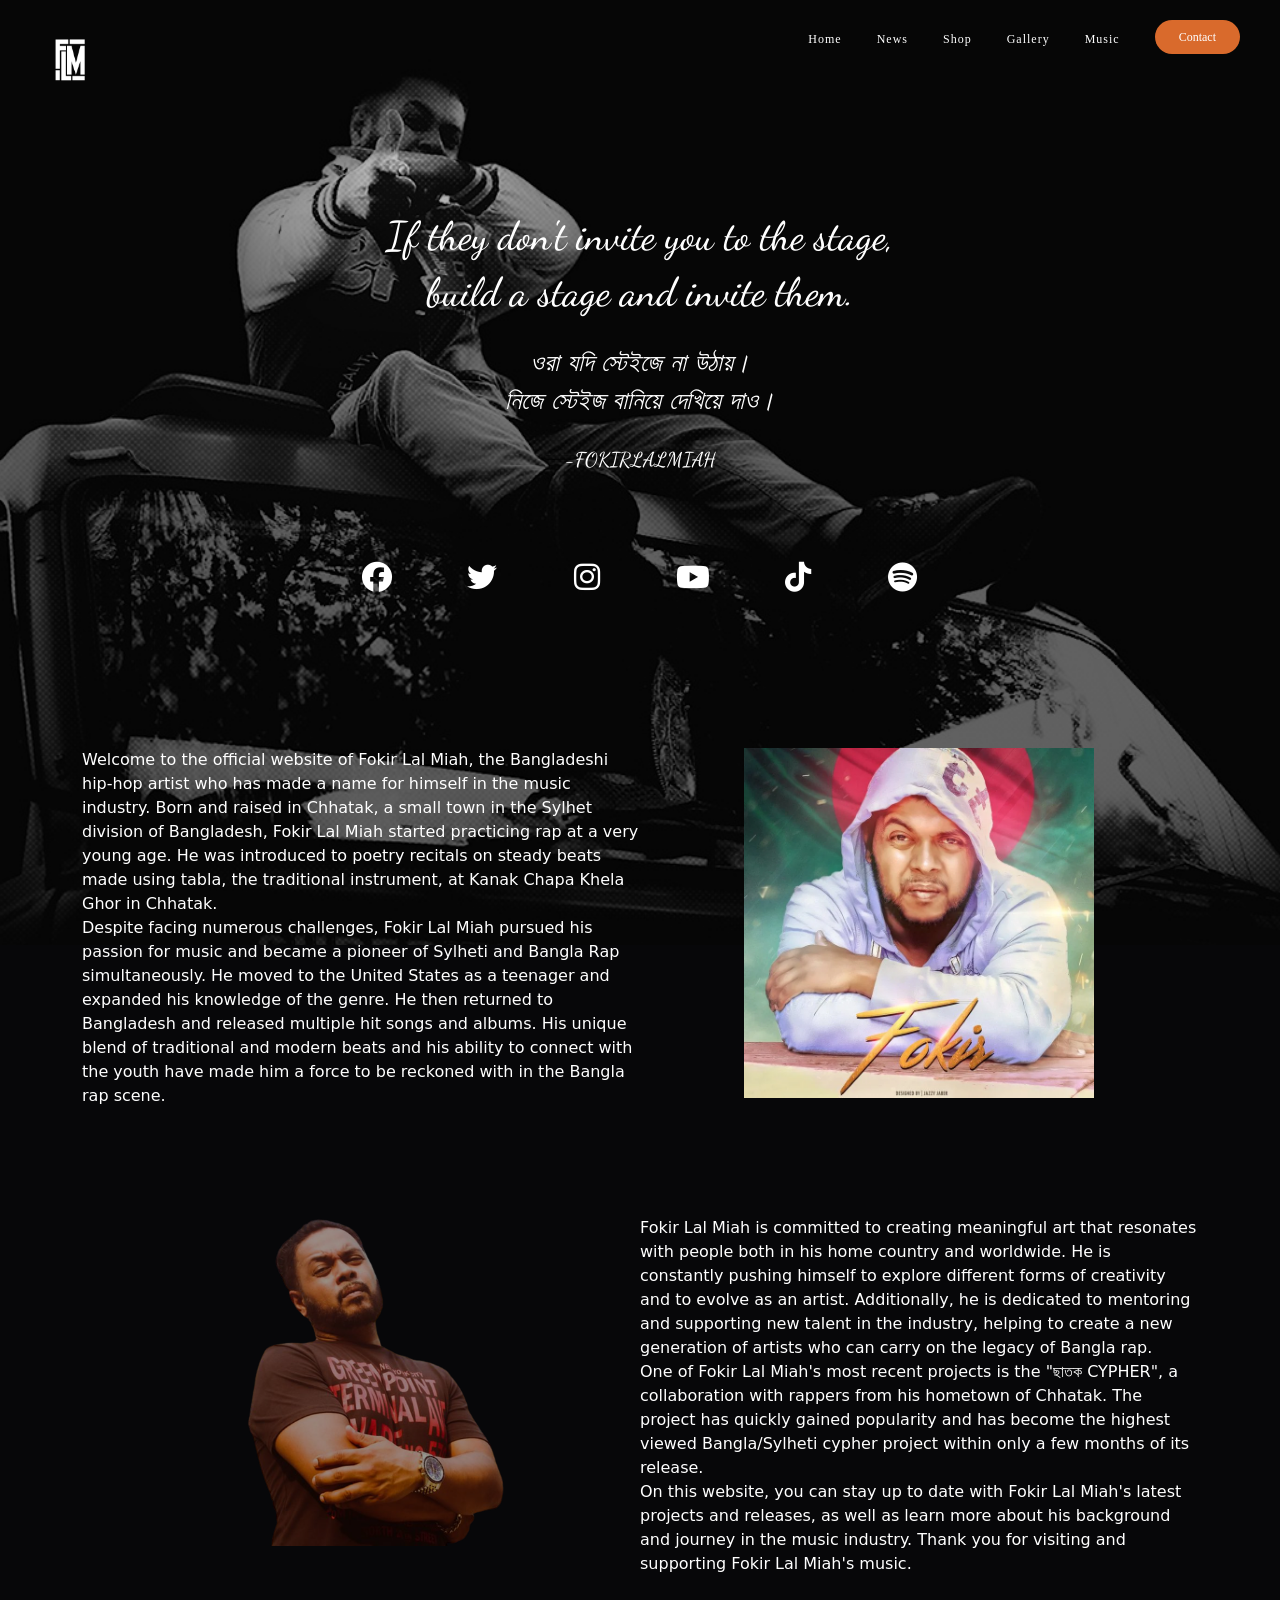
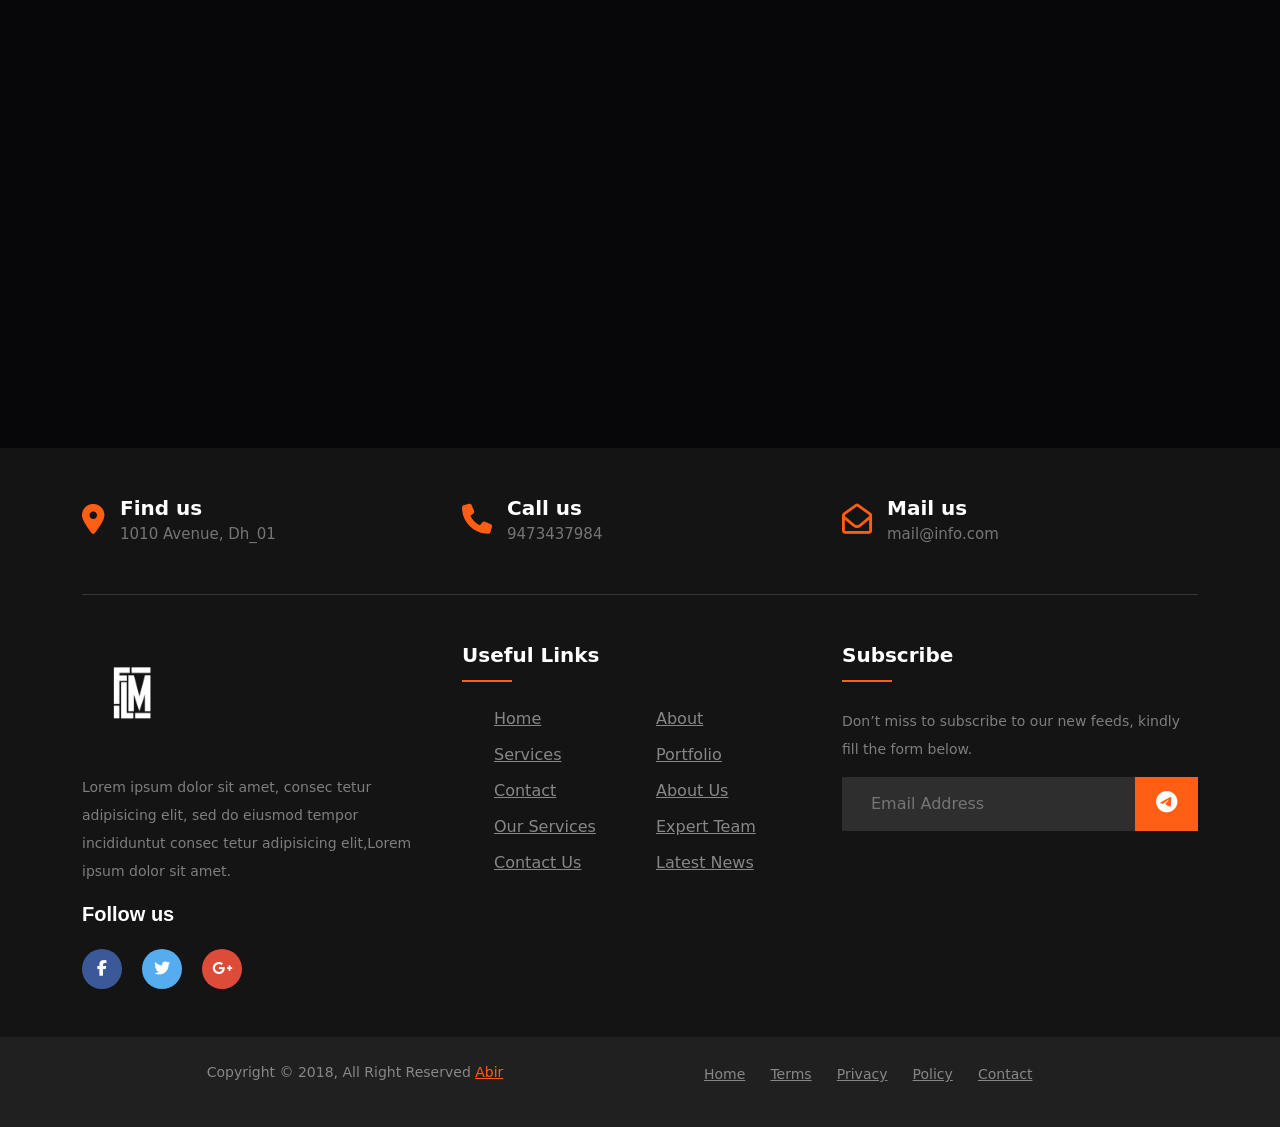
==== index.html @ 00e60e73 "second done" ====
<!DOCTYPE html>
<html lang="en">
<head>
    <link rel="stylesheet" href="css/style.css">
    <meta charset="UTF-8">
    <meta http-equiv="X-UA-Compatible" content="IE=edge">
    <meta name="viewport" content="width=device-width, initial-scale=1.0">

    <link href="https://cdn.jsdelivr.net/npm/bootstrap@5.0.2/dist/css/bootstrap.min.css" rel="stylesheet" integrity="sha384-EVSTQN3/azprG1Anm3QDgpJLIm9Nao0Yz1ztcQTwFspd3yD65VohhpuuCOmLASjC" crossorigin="anonymous">
   
    <link rel="stylesheet" href="https://cdnjs.cloudflare.com/ajax/libs/font-awesome/6.4.0/css/all.min.css" integrity="sha512-iecdLmaskl7CVkqkXNQ/ZH/XLlvWZOJyj7Yy7tcenmpD1ypASozpmT/E0iPtmFIB46ZmdtAc9eNBvH0H/ZpiBw==" crossorigin="anonymous" referrerpolicy="no-referrer" />
   
    <link rel="preconnect" href="https://fonts.googleapis.com">
    <link rel="preconnect" href="https://fonts.gstatic.com" crossorigin>
    <link href="https://fonts.googleapis.com/css2?family=Dancing+Script&display=swap" rel="stylesheet">

    <title>FOKIRLAL</title>
</head>
<body class="body">

     <!-- NAVBAR - NAVBAR - NAVBAR - NAVBAR - NAVBAR - NAVBAR - NAVBAR - NAVBAR - NAVBAR - NAVBAR - NAVBAR - NAVBAR -->
     <nav class="fixed-top">

        <div class="nav-logo">
            <img class="nav-logo-img" src="images/logo.png" alt="">
        </div>
        <input type="checkbox" id="nav-bar-click">
        <label for="nav-bar-click" class="menu-btn">
            <i><img src="images/menu.svg" alt=""></i> 
        </label>
        <ul>
            <li class="navbar-items"><a href="index.html">Home</a></li>
            <li class="navbar-items"><a href="news-page/news.html">News</a></li>
            <li class="navbar-items"><a href="#">Shop</a></li>
            <li class="navbar-items"><a href="#">Gallery</a></li>
            <li class="navbar-items"><a href="music.html">Music</a></li>
            <li><a href="contact.html"><button class="nav-sponsor-btn">Contact</button></a></li>
        </ul>
        

    </nav>


    
    <br><br><br>


    <h1 class="home-page-header-line-1">If they don't invite you to the stage,</h1>
    <h1 class="home-page-header-line-2">build a stage and invite them.</h1>
    <br>
    <h1 class="home-page-header-line-3"><i>ওরা যদি স্টেইজে না উঠায়।</i></h1>
    <h1 class="home-page-header-line-4"><i>নিজে স্টেইজ বানিয়ে দেখিয়ে দাও।</i></h1>
    <br>
    <h1 class="home-page-header-line-5">-FOKIRLALMIAH</h1>



    <!-- <h1 class="animation-type-1"><br><span class="ityped"></span></h1>
    <script src="https://unpkg.com/ityped@0.0.10"></script>
  <script>
        window.ityped.init(document.querySelector('.ityped'),{
            strings: ['If they don`t invite you to the stage, build a stage and invite them.'],
            loop: false
        })
        
    </script> -->









    <!-- <div class="bio-part">
        <div class=""></div>
        
        <div class="bio-part-mid"><h1>Lorem, Lorem ipsum, dolor sit amet consectetur adipisicing elit. Alias, libero obcaecati. Dolorum soluta molestias aliquid quisquam a. Numquam, porro distinctio! ipsum dolor sit amet consectetur adipisicing eliporibus non repudiandae praesentium sit saepe adipisci.</h1></div>

        <div class=""></div>
    </div> -->
    <br><br>
    <div class="links">

        
        <a class="header-li" href="http://facebook.com/laleklaeksho"><i class="fab fa-facebook"></i></a>
        <a class="header-li" href="http://twitter.com/fokirlalmiah"><i class="fab fa-twitter"></i></a>
        <a class="header-li" href="https://instagram.com/fokirlalmiah"><i class="fab fa-instagram"></i></a>
        <a class="header-li" href="https://youtube.com/ShutterSpeed"><i class="fab fa-youtube"></i></a>
        <a class="header-li" href="https://www.tiktok.com/realfokirlalmiah"><i class="fab fa-tiktok"></i></a>
        <a class="header-li" href="https://spotify.link/A842yYC4Tyb"><i class="fab fa-spotify"></i></a>
    
    
    
      </div>






      <br><br><br><br><br>
      <div class="container home-page-top-bio-1">

        <div class="home-page-top-bio-1-part-1">
            <p>Welcome to the official website of Fokir Lal Miah, the Bangladeshi hip-hop artist who has made a name for himself in the music industry. Born and raised in Chhatak, a small town in the Sylhet division of Bangladesh, Fokir Lal Miah started practicing rap at a very young age. He was introduced to poetry recitals on steady beats made using tabla, the traditional instrument, at Kanak Chapa Khela Ghor in Chhatak.
                <br>
                Despite facing numerous challenges, Fokir Lal Miah pursued his passion for music and became a pioneer of Sylheti and Bangla Rap simultaneously. He moved to the United States as a teenager and expanded his knowledge of the genre. He then returned to Bangladesh and released multiple hit songs and albums. His unique blend of traditional and modern beats and his ability to connect with the youth have made him a force to be reckoned with in the Bangla rap scene.
                </p>
        </div>

        <div class="home-page-top-bio-1-part-2">
            <img src="images/fokirlal-img-1.webp" alt="">
        </div>

      </div>


      <br><br><br>



      <div class="container home-page-top-bio-2">


        <div class="home-page-top-bio-2-part-1">
            <img src="images/fokirlal-img-2-removebg-preview.png" alt="">
        </div>

        <div class="home-page-top-bio-2-part-2">
            <p>
                Fokir Lal Miah is committed to creating meaningful art that resonates with people both in his home country and worldwide. He is constantly pushing himself to explore different forms of creativity and to evolve as an artist. Additionally, he is dedicated to mentoring and supporting new talent in the industry, helping to create a new generation of artists who can carry on the legacy of Bangla rap.
                <br>
                One of Fokir Lal Miah's most recent projects is the "ছাতক CYPHER", a collaboration with rappers from his hometown of Chhatak. The project has quickly gained popularity and has become the highest viewed Bangla/Sylheti cypher project within only a few months of its release.
                <br>
                On this website, you can stay up to date with Fokir Lal Miah's latest projects and releases, as well as learn more about his background and journey in the music industry. Thank you for visiting and supporting Fokir Lal Miah's music.
            </p>
    
        </div>

        

      </div>
















<br><br><br><br><br><br><br><br><br><br><br><br><br><br><br><br><br><br><br>

<footer class="footer-section">
    <div class="container">
        <div class="footer-cta pt-5 pb-5">
            <div class="row">
                <div class="col-xl-4 col-md-4 mb-30">
                    <div class="single-cta">
                        <i class="fas fa-map-marker-alt"></i>
                        <div class="cta-text">
                            <h4>Find us</h4>
                            <span>1010 Avenue, Dh_01</span>
                        </div>
                    </div>
                </div>
                <div class="col-xl-4 col-md-4 mb-30">
                    <div class="single-cta">
                        <i class="fas fa-phone"></i>
                        <div class="cta-text">
                            <h4>Call us</h4>
                            <span>9473437984</span>
                        </div>
                    </div>
                </div>
                <div class="col-xl-4 col-md-4 mb-30">
                    <div class="single-cta">
                        <i class="far fa-envelope-open"></i>
                        <div class="cta-text">
                            <h4>Mail us</h4>
                            <span>mail@info.com</span>
                        </div>
                    </div>
                </div>
            </div>
        </div>
        <div class="footer-content pt-5 pb-5">
            <div class="row">
                <div class="col-xl-4 col-lg-4 mb-50">
                    <div class="footer-widget">
                        <div class="footer-logo">
                            <a href="index.html"><img src="images/logo.png" class="img-fluid" alt="logo"></a>
                        </div>
                        <div class="footer-text">
                            <p>Lorem ipsum dolor sit amet, consec tetur adipisicing elit, sed do eiusmod tempor incididuntut consec tetur adipisicing
                            elit,Lorem ipsum dolor sit amet.</p>
                        </div>
                        <div class="footer-social-icon">
                            <span>Follow us</span>
                            <a href="#"><i class="fab fa-facebook-f facebook-bg"></i></a>
                            <a href="#"><i class="fab fa-twitter twitter-bg"></i></a>
                            <a href="#"><i class="fab fa-google-plus-g google-bg"></i></a>
                        </div>
                    </div>
                </div>
                <div class="col-xl-4 col-lg-4 col-md-6 mb-30">
                    <div class="footer-widget">
                        <div class="footer-widget-heading">
                            <h3>Useful Links</h3>
                        </div>
                        <ul>
                            <li><a href="#">Home</a></li>
                            <li><a href="#">about</a></li>
                            <li><a href="#">services</a></li>
                            <li><a href="#">portfolio</a></li>
                            <li><a href="#">Contact</a></li>
                            <li><a href="#">About us</a></li>
                            <li><a href="#">Our Services</a></li>
                            <li><a href="#">Expert Team</a></li>
                            <li><a href="#">Contact us</a></li>
                            <li><a href="#">Latest News</a></li>
                        </ul>
                    </div>
                </div>
                <div class="col-xl-4 col-lg-4 col-md-6 mb-50">
                    <div class="footer-widget">
                        <div class="footer-widget-heading">
                            <h3>Subscribe</h3>
                        </div>
                        <div class="footer-text mb-25">
                            <p>Don’t miss to subscribe to our new feeds, kindly fill the form below.</p>
                        </div>
                        <div class="subscribe-form">
                            <form action="#">
                                <input type="text" placeholder="Email Address">
                                <button><i class="fab fa-telegram-plane"></i></button>
                            </form>
                        </div>
                    </div>
                </div>
            </div>
        </div>
    </div>
    <div class="copyright-area">
        <div class="container">
            <div class="row">
                <div class="col-xl-6 col-lg-6 text-center text-lg-left">
                    <div class="copyright-text">
                        <p>Copyright &copy; 2018, All Right Reserved <a href="">Abir</a></p>
                    </div>
                </div>
                <div class="col-xl-6 col-lg-6 d-none d-lg-block text-right">
                    <div class="footer-menu">
                        <ul>
                            <li><a href="#">Home</a></li>
                            <li><a href="#">Terms</a></li>
                            <li><a href="#">Privacy</a></li>
                            <li><a href="#">Policy</a></li>
                            <li><a href="#">Contact</a></li>
                        </ul>
                    </div>
                </div>
            </div>
        </div>
    </div>
</footer>




    
<script src="https://code.jquery.com/jquery-3.3.1.slim.min.js" integrity="sha384-q8i/X+965DzO0rT7abK41JStQIAqVgRVzpbzo5smXKp4YfRvH+8abtTE1Pi6jizo" crossorigin="anonymous"></script>
<script src="https://cdnjs.cloudflare.com/ajax/libs/popper.js/1.14.3/umd/popper.min.js" integrity="sha384-ZMP7rVo3mIykV+2+9J3UJ46jBk0WLaUAdn689aCwoqbBJiSnjAK/l8WvCWPIPm49" crossorigin="anonymous"></script>



    
</body>
</html>
---- css/style.css ----
body{
    background-image: url(../images//fokirlal-background-img-black_clipdrop-relight.jpg);
    background-attachment: fixed;
    background-position: cover;
    background-repeat: no-repeat;
    background-size: 100%;
    margin: 0;
    padding: 0;
    font-family: sans-serif;
}

*{
    box-sizing: border-box;
}


/* NAVBAR - NAVBAR - NAVBAR - NAVBAR - NAVBAR - NAVBAR - NAVBAR - NAVBAR - NAVBAR - NAVBAR - NAVBAR - NAVBAR */
nav{
    font-family: 'Stolzl';
    font-style: normal;
    height: 80px;
    background-color: none;
    display: flex;
    justify-content: space-between;
    padding: 20px 30px 0px 30px;
}
.nav-logo-img{
    width: 80px;
}
nav ul{
    display: flex;
    list-style: none;
}
nav ul li{
    margin: 0px 10px;
    letter-spacing: 1px;
}
nav ul li a{
    color: #ffffff;
    text-decoration: none;
    align-items: center;
}
nav .menu-btn i{
    font-size: 30px;
    cursor: pointer;
    display: none;
}
#nav-bar-click{
    display: none;
}

.navbar-items{
    margin-top: 12px;
    margin-right: 25px;
    font-weight: 400;
    font-size: 12px;
    line-height: 120%;
    color: #999999;
}
/* btn btn btn */
.nav-sponsor-btn{
    font-weight: 400;
    font-size: 12px;
    line-height: 120%;
    color: #FFFFFF;
    padding: 10px 24px;
    gap: 24px;
    background: #D96A2C;
    border-radius: 100px;
    border: none;
    cursor: pointer;
}

@media (max-width: 940px){
    nav .menu-btn i{
        display: block;
    }
    
    nav ul{
        position: fixed;
        top: 100px;
        left: -100%;
        background-color: none;
        z-index: 1;
        height: 100vh;
        width: 100%;
        display: block;
        text-align: center;
        transition: all .4s ease;
    }
    #nav-bar-click:checked ~ ul{
        left: 0;
    }
   
    nav ul li{
        margin: 40px 0px;
        margin-right: 30px;
        background-color: rgba(0, 0, 0, 0.663);
        padding: 10px 0px;
        border-radius: 20px;
    }
    nav ul li a{
        display: block;
    }
    .navbar-items{
        margin-top: 0px;
        margin-right: 30px;
    }

}























/* PC - PC - PC - PC - PC - PC - PC - PC - PC - PC - PC - PC - PC - PC - PC - PC - PC - PC - */
@media screen and (min-width: 1200px) {
.body{
    background-color: #070709;
}

    /* .animation-type-1{
        position: absolute;
        top: 40%;
        transform: translateY(-50%);
        margin: 0;
        padding: 0;
        width: 100%;
        color: white;
        font-weight: 500;
        text-align: center;
    
    } */
    
.home-page-header-line-1{
  margin-top: 140px;
  text-align: center;
  color: white;
  animation: move-from-left1;
  animation-duration: 2s;
  font-family: 'Dancing Script', cursive;
}
.home-page-header-line-2{
  text-align: center;
  color: white;
  animation: move-from-left2;
  animation-duration: 2.4s;
  font-family: 'Dancing Script', cursive;
}
.home-page-header-line-3{
  font-size: 25px;
  text-align: center;
  color: white;
  animation: move-from-left1;
  animation-duration: 2.8s;
}
.home-page-header-line-4{
  font-size: 25px;
  text-align: center;
  color: white;
  animation: move-from-left2;
  animation-duration: 3.2s;
}
.home-page-header-line-5{
  font-size: 20px;
  text-align: center;
  color: white;
  animation: move-from-left2;
  animation-duration: 3.5s;
  font-family: 'Dancing Script', cursive;
}






@keyframes move-from-left1{


  0% {
      opacity: 0;
      transform: translateY(1000px);
  }

  80% {
      transform: translateY(-10px);
  }


  100% {
      opacity: 1;
      transform: translate(0);
  }


}
@keyframes move-from-left2{


  0% {
      opacity: 0;
      transform: translateY(1000px);
  }

  80% {
      transform: translateY(-10px);
  }


  100% {
      opacity: 1;
      transform: translate(0);
  }


}
    







  
.links{
  text-align: center;
}

.links a{
  display: inline-block;
  font-size: 30px;
  width: 100px;
  height: 100px;
  line-height: 100px;
  text-align: center;
  color: white;
  /* margin: 0 16px; */
  transition: .4s linear;
  position: relative;
}

.links a::before, .links a::after{
  content: '';
  position: absolute;
  box-sizing: border-box;
  width: 100%;
  height: 100%;
  left: 0;
  top: 0;
  transition: .4s linear;
  color: white;
}
.links a:hover{
  transform: scale(.8);
  color: white;
}

.links a:hover::before{
  border-left: 4px solid;
  border-right: 4px solid;
  transform: skewX(20deg);
  color: white;
}


.links a:hover::after{
  border-top: 4px solid;
  border-bottom: 4px solid;
  transform: skewY(-20deg);
  
}
    




.home-page-top-bio-1{
  display: grid;
  grid-template-columns: 50% 50%;

}
.home-page-top-bio-1-part-1{
  color: white;

}
.home-page-top-bio-1-part-2{
  text-align: center;
}
.home-page-top-bio-1-part-2 img{

  width: 350px;

}


.home-page-top-bio-2{
  display: grid;
  grid-template-columns: 50% 50%;

}
.home-page-top-bio-2-part-2{
  color: white;
  padding-top: 20px;
}

.home-page-top-bio-2-part-1{
  text-align: center;
}
.home-page-top-bio-2-part-1 img{

  width: 350px;

}
    /* .bio-part{
        display: grid;
        grid-template-columns: 15% 70% 15%;
        margin-top: 700px;
        text-align: center;
        
    }

    .bio-part-mid{
        width: 100%;
        background-color: rgba(0, 0, 0, 0.803);
        color: white;
        border-radius: 10px;
        padding: 100px 50px;
        box-shadow: 5px 5px 20px rgba(255, 255, 255, 0.401);
    }
    .bio-part-mid h1{
        font-size: 15px;
        line-height: 20px;
        font-weight: 400;
    } */

}






/* PHONE - PHONE - PHONE - PHONE - PHONE - PHONE - PHONE - PHONE - PHONE - PHONE - PHONE - PHONE - */
@media screen and (max-width: 1200px) {

.body{
    background-color: black;
}
    /* .animation-type-1{
        position: absolute;
        top: 20%;
        transform: translateY(-50%);
        margin: 0;
        padding: 0;
        width: 100%;
        font-size: 30px;
        font-weight: 100px;
        color: white;
        text-align: center;
    
    } */
    
.home-page-header-line-1{
  font-size: 25px;
  margin-top: 50px;
  text-align: center;
  color: white;
  animation: move-from-left1;
  animation-duration: 2s;
  font-family: 'Dancing Script', cursive;
}
.home-page-header-line-2{
  font-size: 25px;
  text-align: center;
  color: white;
  animation: move-from-left2;
  animation-duration: 2.4s;
  font-family: 'Dancing Script', cursive;
}
.home-page-header-line-3{
  font-size: 18px;
  text-align: center;
  color: white;
  animation: move-from-left1;
  animation-duration: 2.8s;
}
.home-page-header-line-4{
  font-size: 18px;
  text-align: center;
  color: white;
  animation: move-from-left2;
  animation-duration: 3.2s;
}
.home-page-header-line-5{
  font-size: 18px;
  text-align: center;
  color: white;
  animation: move-from-left2;
  animation-duration: 3.5s;
  font-family: 'Dancing Script', cursive;
}






@keyframes move-from-left1{


  0% {
      opacity: 0;
      transform: translateY(1000px);
  }

  80% {
      transform: translateY(-10px);
  }


  100% {
      opacity: 1;
      transform: translate(0);
  }


}
@keyframes move-from-left2{


  0% {
      opacity: 0;
      transform: translateY(1000px);
  }

  80% {
      transform: translateY(-10px);
  }


  100% {
      opacity: 1;
      transform: translate(0);
  }


}
    







.links{
  text-align: center;
}

.links a{
  display: inline-block;
  font-size: 20px;
  width: 50px;
  height: 50px;
  line-height: 50px;
  text-align: center;
  color: white;
  /* margin: 0 16px; */
  transition: .4s linear;
  position: relative;
}

.links a::before, .links a::after{
  content: '';
  position: absolute;
  box-sizing: border-box;
  width: 100%;
  height: 100%;
  left: 0;
  top: 0;
  transition: .4s linear;
  color: white;
}
.links a:hover{
  transform: scale(.8);
  color: white;
}

.links a:hover::before{
  border-left: 4px solid;
  border-right: 4px solid;
  transform: skewX(20deg);
  color: white;
}


.links a:hover::after{
  border-top: 4px solid;
  border-bottom: 4px solid;
  transform: skewY(-20deg);
  
}
    
    
    /* .bio-part{
        display: grid;
        grid-template-columns: 15% 70% 15%;
        margin-top: 120px;
        text-align: center;
        
    }

    .bio-part-mid{
        width: 100%;
        background-color: rgba(0, 0, 0, 0.803);
        color: white;
        border-radius: 10px;
        padding: 10px;
        box-shadow: 5px 5px 20px rgba(255, 255, 255, 0.401);
    }
    .bio-part-mid h1{
        font-size: 15px;
        line-height: 20px;
        font-weight: 400;
    } */


}






















/*footer*/
ul {
    margin: 0px;
    padding: 0px;
}
.footer-section {
  background: #151414;
  position: relative;
}
.footer-cta {
  border-bottom: 1px solid #373636;
}
.single-cta i {
  color: #ff5e14;
  font-size: 30px;
  float: left;
  margin-top: 8px;
}
.cta-text {
  padding-left: 15px;
  display: inline-block;
}
.cta-text h4 {
  color: #fff;
  font-size: 20px;
  font-weight: 600;
  margin-bottom: 2px;
}
.cta-text span {
  color: #757575;
  font-size: 15px;
}
.footer-content {
  position: relative;
  z-index: 2;
}
.footer-pattern img {
  position: absolute;
  top: 0;
  left: 0;
  height: 330px;
  background-size: cover;
  background-position: 100% 100%;
}
.footer-logo {
  margin-bottom: 30px;
}
.footer-logo img {
    max-width: 100px;
}
.footer-text p {
  margin-bottom: 14px;
  font-size: 14px;
      color: #7e7e7e;
  line-height: 28px;
}
.footer-social-icon span {
  color: #fff;
  display: block;
  font-size: 20px;
  font-weight: 700;
  font-family: 'Poppins', sans-serif;
  margin-bottom: 20px;
}
.footer-social-icon a {
  color: #fff;
  font-size: 16px;
  margin-right: 15px;
}
.footer-social-icon i {
  height: 40px;
  width: 40px;
  text-align: center;
  line-height: 38px;
  border-radius: 50%;
}
.facebook-bg{
  background: #3B5998;
}
.twitter-bg{
  background: #55ACEE;
}
.google-bg{
  background: #DD4B39;
}
.footer-widget-heading h3 {
  color: #fff;
  font-size: 20px;
  font-weight: 600;
  margin-bottom: 40px;
  position: relative;
}
.footer-widget-heading h3::before {
  content: "";
  position: absolute;
  left: 0;
  bottom: -15px;
  height: 2px;
  width: 50px;
  background: #ff5e14;
}
.footer-widget ul li {
  display: inline-block;
  float: left;
  width: 50%;
  margin-bottom: 12px;
}
.footer-widget ul li a:hover{
  color: #ff5e14;
}
.footer-widget ul li a {
  color: #878787;
  text-transform: capitalize;
}
.subscribe-form {
  position: relative;
  overflow: hidden;
}
.subscribe-form input {
  width: 100%;
  padding: 14px 28px;
  background: #2E2E2E;
  border: 1px solid #2E2E2E;
  color: #fff;
}
.subscribe-form button {
    position: absolute;
    right: 0;
    background: #ff5e14;
    padding: 13px 20px;
    border: 1px solid #ff5e14;
    top: 0;
}
.subscribe-form button i {
  color: #fff;
  font-size: 22px;
  transform: rotate(-6deg);
}
.copyright-area{
  background: #202020;
  padding: 25px 0;
}
.copyright-text p {
  margin: 0;
  font-size: 14px;
  color: #878787;
}
.copyright-text p a{
  color: #ff5e14;
}
.footer-menu li {
  display: inline-block;
  margin-left: 20px;
}
.footer-menu li:hover a{
  color: #ff5e14;
}
.footer-menu li a {
  font-size: 14px;
  color: #878787;
}
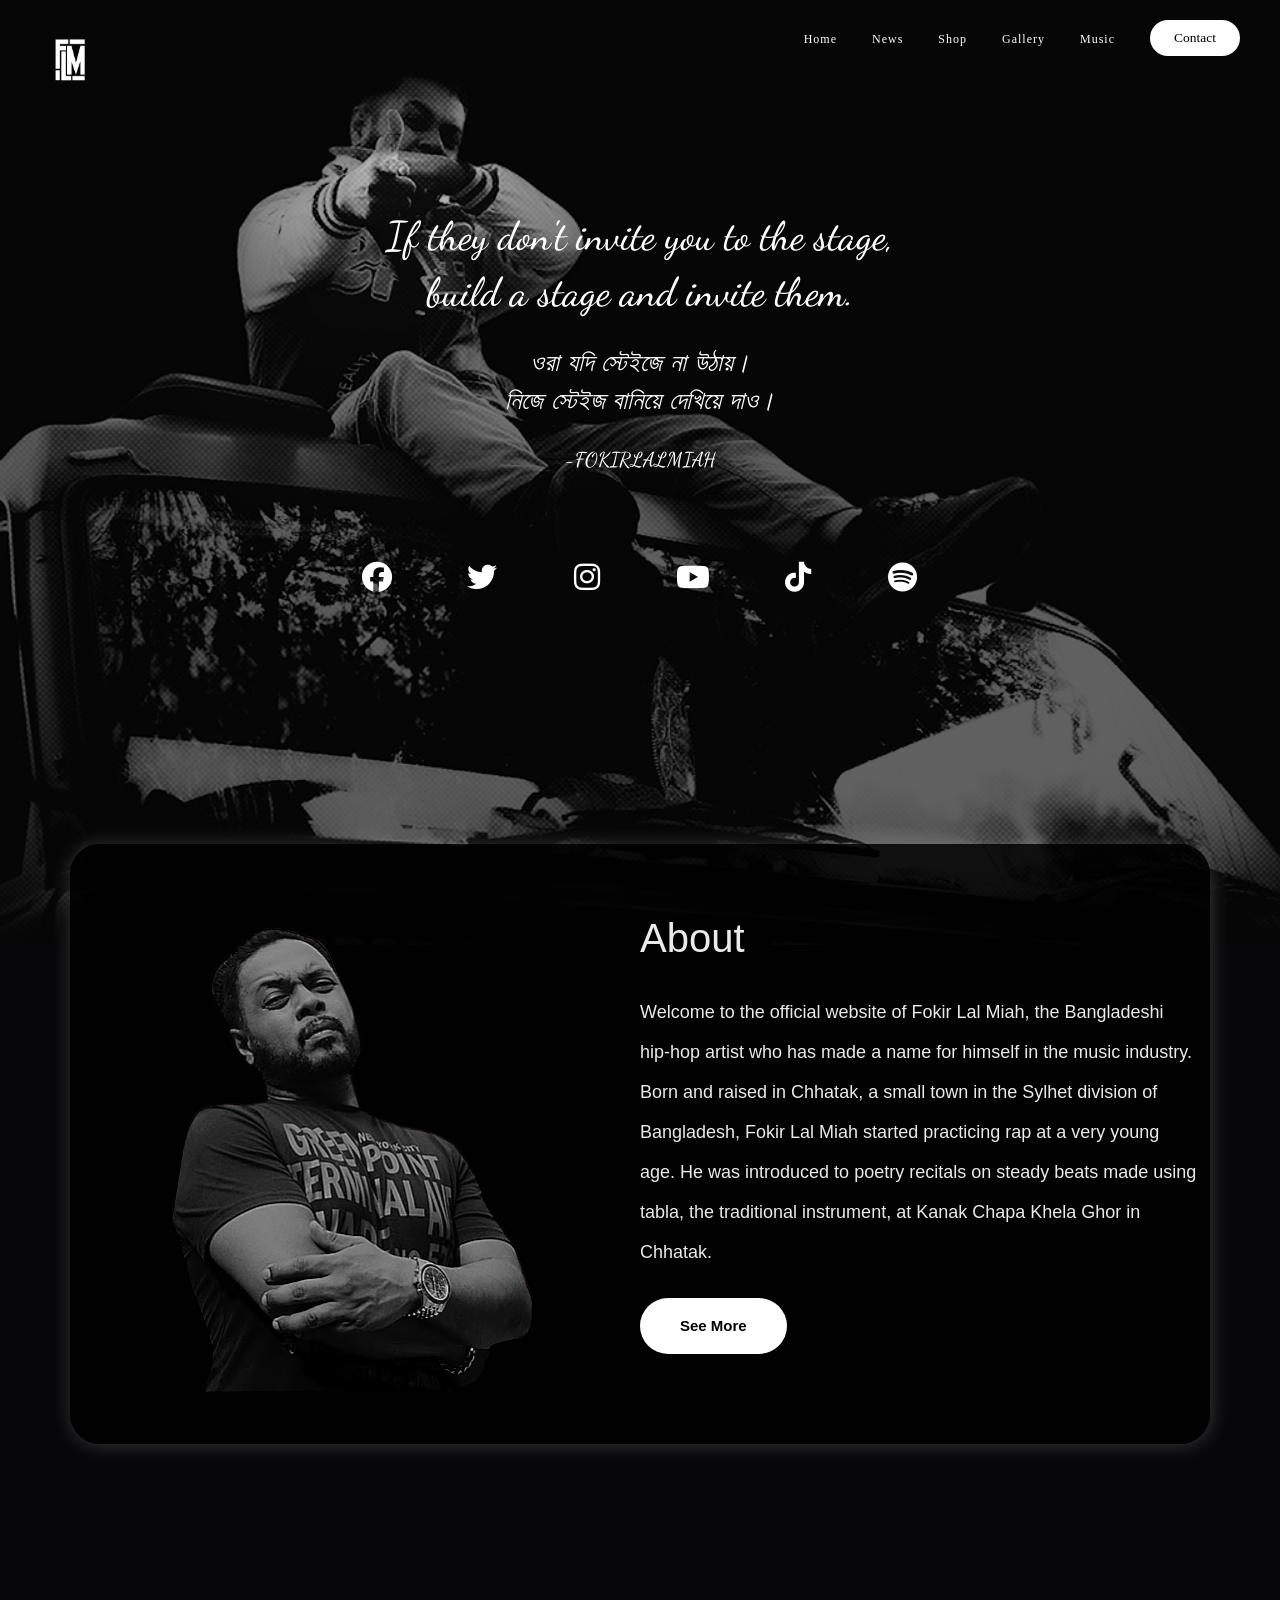
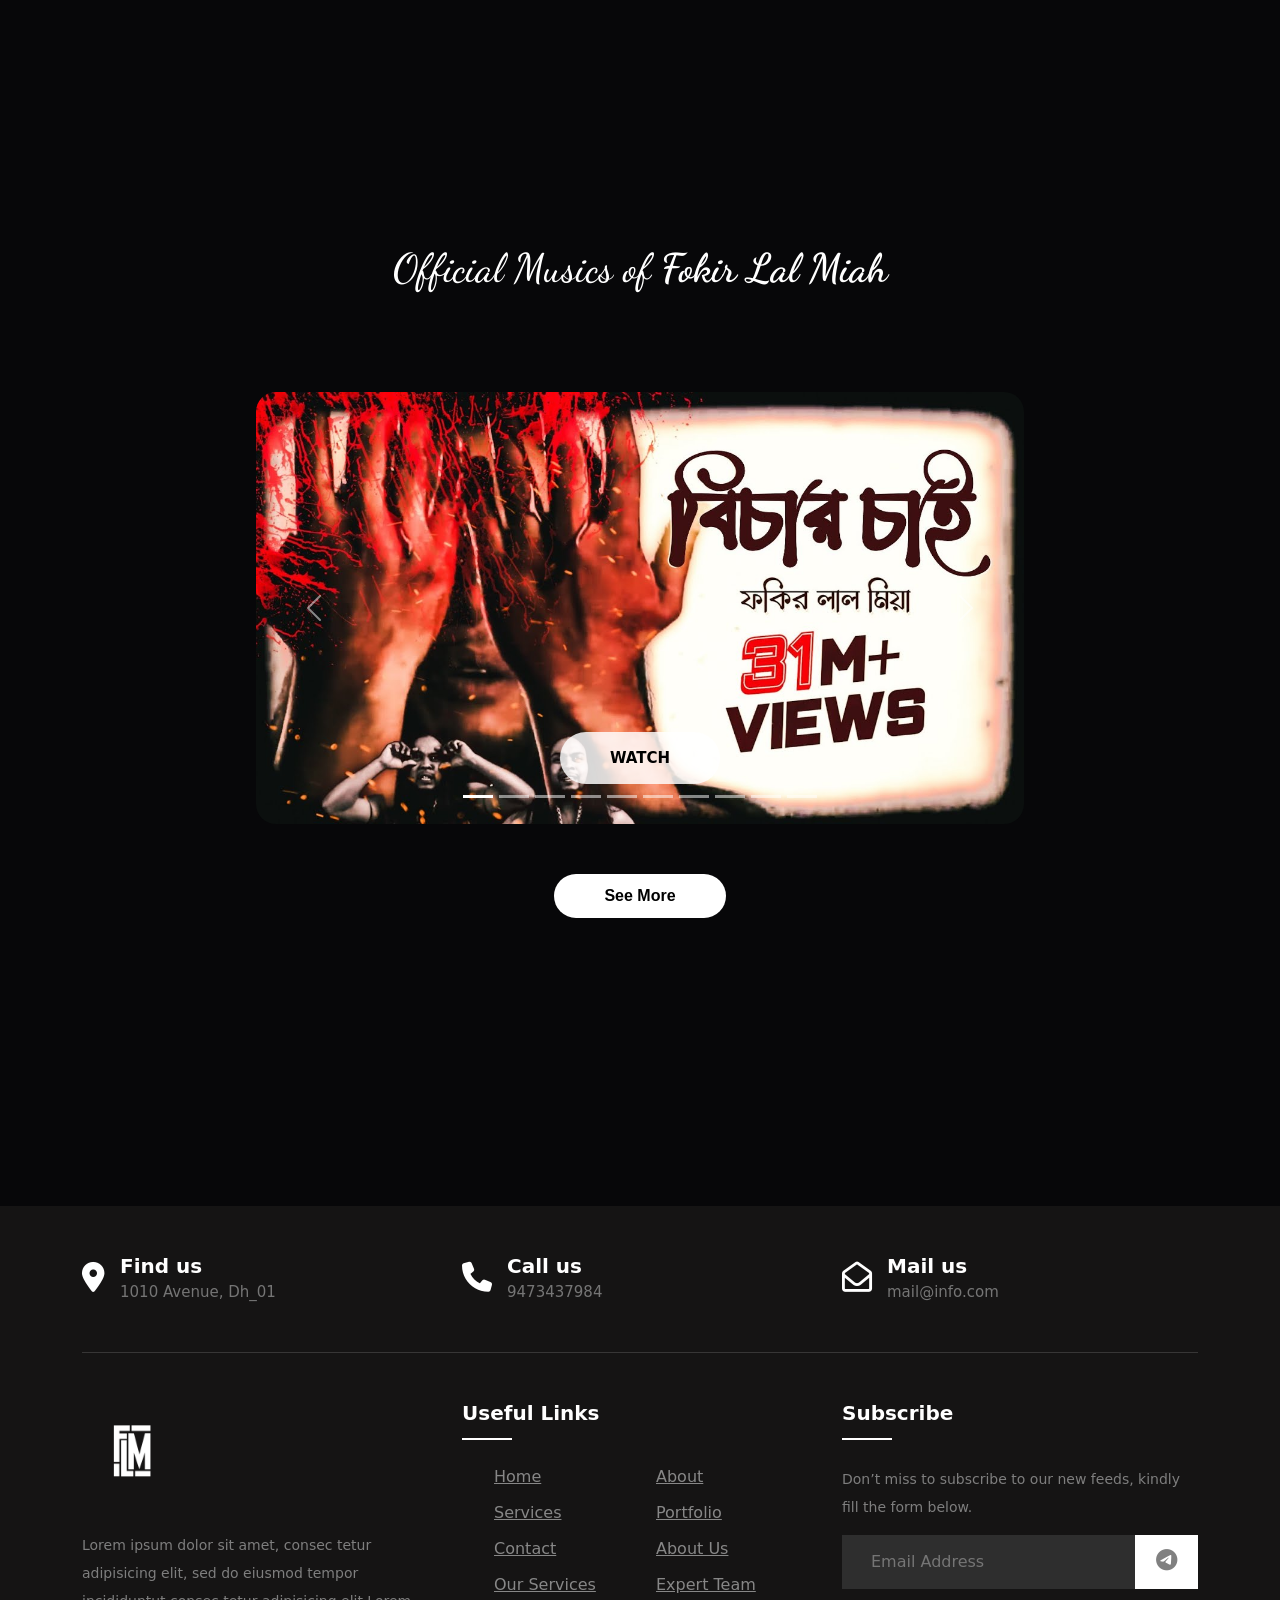
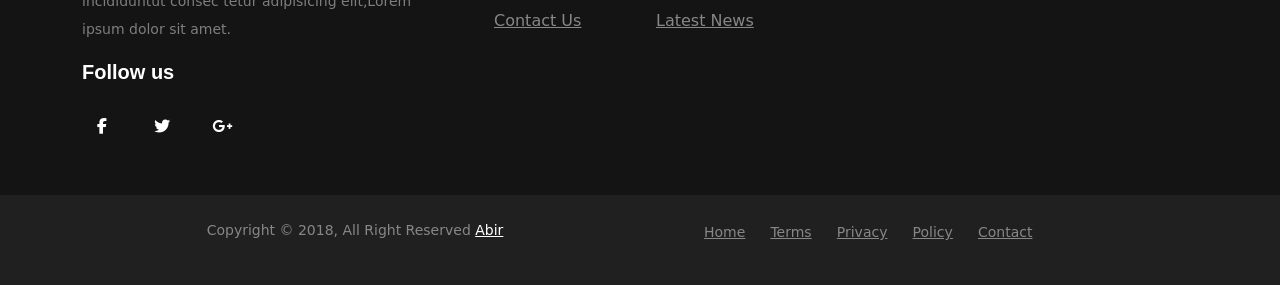
==== commit cf58acab: "res-done" ====
--- a/index.html
+++ b/index.html
@@ -13,6 +13,11 @@
     <link rel="preconnect" href="https://fonts.googleapis.com">
     <link rel="preconnect" href="https://fonts.gstatic.com" crossorigin>
     <link href="https://fonts.googleapis.com/css2?family=Dancing+Script&display=swap" rel="stylesheet">
+
+    <!-- <link rel="stylesheet" href="https://cdn.jsdelivr.net/npm/bootstrap@4.4.1/dist/css/bootstrap.min.css" integrity="sha384-Vkoo8x4CGsO3+Hhxv8T/Q5PaXtkKtu6ug5TOeNV6gBiFeWPGFN9MuhOf23Q9Ifjh" crossorigin="anonymous"> -->
+    <link href="https://cdn.jsdelivr.net/npm/bootstrap@5.2.3/dist/css/bootstrap.min.css" rel="stylesheet" integrity="sha384-rbsA2VBKQhggwzxH7pPCaAqO46MgnOM80zW1RWuH61DGLwZJEdK2Kadq2F9CUG65" crossorigin="anonymous">
+
+
 
     <title>FOKIRLAL</title>
 </head>
@@ -84,12 +89,12 @@
     <div class="links">
 
         
-        <a class="header-li" href="http://facebook.com/laleklaeksho"><i class="fab fa-facebook"></i></a>
-        <a class="header-li" href="http://twitter.com/fokirlalmiah"><i class="fab fa-twitter"></i></a>
-        <a class="header-li" href="https://instagram.com/fokirlalmiah"><i class="fab fa-instagram"></i></a>
-        <a class="header-li" href="https://youtube.com/ShutterSpeed"><i class="fab fa-youtube"></i></a>
-        <a class="header-li" href="https://www.tiktok.com/realfokirlalmiah"><i class="fab fa-tiktok"></i></a>
-        <a class="header-li" href="https://spotify.link/A842yYC4Tyb"><i class="fab fa-spotify"></i></a>
+        <a class="header-li social-icon-1" href="http://facebook.com/laleklaeksho"><i class="fab fa-facebook"></i></a>
+        <a class="header-li social-icon-2" href="http://twitter.com/fokirlalmiah"><i class="fab fa-twitter"></i></a>
+        <a class="header-li social-icon-3" href="https://instagram.com/fokirlalmiah"><i class="fab fa-instagram"></i></a>
+        <a class="header-li social-icon-4" href="https://youtube.com/ShutterSpeed"><i class="fab fa-youtube"></i></a>
+        <a class="header-li social-icon-5" href="https://www.tiktok.com/realfokirlalmiah"><i class="fab fa-tiktok"></i></a>
+        <a class="header-li social-icon-6" href="https://spotify.link/A842yYC4Tyb"><i class="fab fa-spotify"></i></a>
     
     
     
@@ -100,8 +105,23 @@
 
 
 
-      <br><br><br><br><br>
-      <div class="container home-page-top-bio-1">
+      <br><br><br><br><br><br><br><br><br>
+      <div class="container home-page-bio-1">
+
+        <div class="home-page-bio-1-part-1">
+
+            <img class="img-fluid" src="images/test-3-removebg-preview.png" alt="">
+
+        </div>
+        <div class="home-page-bio-1-part-2">
+            <h1>About</h1>
+            <p>Welcome to the official website of Fokir Lal Miah, the Bangladeshi hip-hop artist who has made a name for himself in the music industry. Born and raised in Chhatak, a small town in the Sylhet division of Bangladesh, Fokir Lal Miah started practicing rap at a very young age. He was introduced to poetry recitals on steady beats made using tabla, the traditional instrument, at Kanak Chapa Khela Ghor in Chhatak.
+            </p>
+            <button>See More</button>
+        </div>
+
+      </div>
+      <!-- <div class="container home-page-top-bio-1">
 
         <div class="home-page-top-bio-1-part-1">
             <p>Welcome to the official website of Fokir Lal Miah, the Bangladeshi hip-hop artist who has made a name for himself in the music industry. Born and raised in Chhatak, a small town in the Sylhet division of Bangladesh, Fokir Lal Miah started practicing rap at a very young age. He was introduced to poetry recitals on steady beats made using tabla, the traditional instrument, at Kanak Chapa Khela Ghor in Chhatak.
@@ -125,7 +145,7 @@
 
 
         <div class="home-page-top-bio-2-part-1">
-            <img src="images/fokirlal-img-2-removebg-preview.png" alt="">
+            <img src="images/test-3-removebg-preview.png" alt="">
         </div>
 
         <div class="home-page-top-bio-2-part-2">
@@ -141,24 +161,148 @@
 
         
 
+      </div> -->
+
+
+
+
+
+
+
+
+
+
+
+
+
+      
+      <!-- SLIDESHOW - SLIDESHOW- SLIDESHOW -->
+ 
+      <h1 class="slideshow-header">Official Musics of <b>Fokir Lal Miah</b></h1>
+      <div class="slideshow">
+
+
+        <div class=""></div>
+
+
+        <div id="carouselExampleCaptions" class="carousel slide" data-bs-ride="carousel">
+            <div class="carousel-indicators">
+              <button type="button" data-bs-target="#carouselExampleCaptions" data-bs-slide-to="0" class="active" aria-current="true" aria-label="Slide 1"></button>
+              <button type="button" data-bs-target="#carouselExampleCaptions" data-bs-slide-to="1" aria-label="Slide 2"></button>
+              <button type="button" data-bs-target="#carouselExampleCaptions" data-bs-slide-to="2" aria-label="Slide 3"></button>
+              <button type="button" data-bs-target="#carouselExampleCaptions" data-bs-slide-to="3" aria-label="Slide 4"></button>
+              <button type="button" data-bs-target="#carouselExampleCaptions" data-bs-slide-to="4" aria-label="Slide 5"></button>
+              <button type="button" data-bs-target="#carouselExampleCaptions" data-bs-slide-to="5" aria-label="Slide 6"></button>
+              <button type="button" data-bs-target="#carouselExampleCaptions" data-bs-slide-to="6" aria-label="Slide 7"></button>
+              <button type="button" data-bs-target="#carouselExampleCaptions" data-bs-slide-to="7" aria-label="Slide 8"></button>
+              <button type="button" data-bs-target="#carouselExampleCaptions" data-bs-slide-to="8" aria-label="Slide 9"></button>
+              <button type="button" data-bs-target="#carouselExampleCaptions" data-bs-slide-to="9" aria-label="Slide 10"></button>
+            </div>
+            <div class="carousel-inner">
+              <div class="carousel-item active">
+                <img src="images/thumbnail-1.jpg" class="d-block w-100 thumbnail-img" alt="...">
+                <div class="carousel-caption d-none d-md-block">
+                  <button class="carousel-btn">WATCH</button>
+                </div>
+              </div>
+              <div class="carousel-item">
+                <img src="images/thumbnail-2.jpg" class="d-block w-100 thumbnail-img" alt="...">
+                <div class="carousel-caption d-none d-md-block">
+                    <button class="carousel-btn">WATCH</button>
+                </div>
+              </div>
+              <div class="carousel-item">
+                <img src="images/thumbnail-3.jpg" class="d-block w-100 thumbnail-img" alt="...">
+                <div class="carousel-caption d-none d-md-block">
+                    <button class="carousel-btn">WATCH</button>
+                </div>
+              </div>
+              <div class="carousel-item">
+                <img src="images/thumbnail-4.jpg" class="d-block w-100 thumbnail-img" alt="...">
+                <div class="carousel-caption d-none d-md-block">
+                    <button class="carousel-btn">WATCH</button>
+                </div>
+              </div>
+              <div class="carousel-item">
+                <img src="images/thumbnail-5.jpg" class="d-block w-100 thumbnail-img" alt="...">
+                <div class="carousel-caption d-none d-md-block">
+                    <button class="carousel-btn">WATCH</button>
+                </div>
+              </div>
+              <div class="carousel-item">
+                <img src="images/thumbnail-6.jpg" class="d-block w-100 thumbnail-img" alt="...">
+                <div class="carousel-caption d-none d-md-block">
+                    <button class="carousel-btn">WATCH</button>
+                </div>
+              </div>
+              <div class="carousel-item">
+                <img src="images/thumbnail-7.jpg" class="d-block w-100 thumbnail-img" alt="...">
+                <div class="carousel-caption d-none d-md-block">
+                    <button class="carousel-btn">WATCH</button>
+                </div>
+              </div>
+              <div class="carousel-item">
+                <img src="images/thumbnail-8.jpg" class="d-block w-100 thumbnail-img" alt="...">
+                <div class="carousel-caption d-none d-md-block">
+                    <button class="carousel-btn">WATCH</button>
+                </div>
+              </div>
+              <div class="carousel-item">
+                <img src="images/thumbnail-9.jpg" class="d-block w-100 thumbnail-img" alt="...">
+                <div class="carousel-caption d-none d-md-block">
+                    <button class="carousel-btn">WATCH</button>
+                </div>
+              </div>
+              <div class="carousel-item">
+                <img src="images/thumbnail-10.jpg" class="d-block w-100 thumbnail-img" alt="...">
+                <div class="carousel-caption d-none d-md-block">
+                    <button class="carousel-btn">WATCH</button>
+                </div>
+              </div>
+            </div>
+            <button class="carousel-control-prev" type="button" data-bs-target="#carouselExampleCaptions" data-bs-slide="prev">
+              <span class="carousel-control-prev-icon" aria-hidden="true"></span>
+              <span class="visually-hidden">Previous</span>
+            </button>
+            <button class="carousel-control-next" type="button" data-bs-target="#carouselExampleCaptions" data-bs-slide="next">
+              <span class="carousel-control-next-icon" aria-hidden="true"></span>
+              <span class="visually-hidden">Next</span>
+            </button>
+          </div>
+
+
+
+          <div class=""></div>
+
       </div>
-
-
-
-
-
-
-
-
-
-
-
-
-
-
-
-
-<br><br><br><br><br><br><br><br><br><br><br><br><br><br><br><br><br><br><br>
+      <div class="slidshow-bottom-see-more-btn-section">
+        <button class="slidshow-bottom-see-more-btn">See More</button>
+      </div>
+
+
+
+
+
+
+
+
+
+
+
+
+
+
+
+
+
+
+
+
+
+
+
+
+<br><br><br><br><br><br><br><br><br><br><br><br>
 
 <footer class="footer-section">
     <div class="container">
@@ -282,6 +426,11 @@
 <script src="https://cdnjs.cloudflare.com/ajax/libs/popper.js/1.14.3/umd/popper.min.js" integrity="sha384-ZMP7rVo3mIykV+2+9J3UJ46jBk0WLaUAdn689aCwoqbBJiSnjAK/l8WvCWPIPm49" crossorigin="anonymous"></script>
 
 
+<script src="https://cdn.jsdelivr.net/npm/@popperjs/core@2.11.6/dist/umd/popper.min.js" integrity="sha384-oBqDVmMz9ATKxIep9tiCxS/Z9fNfEXiDAYTujMAeBAsjFuCZSmKbSSUnQlmh/jp3" crossorigin="anonymous"></script>
+<script src="https://cdn.jsdelivr.net/npm/bootstrap@5.2.3/dist/js/bootstrap.min.js" integrity="sha384-cuYeSxntonz0PPNlHhBs68uyIAVpIIOZZ5JqeqvYYIcEL727kskC66kF92t6Xl2V" crossorigin="anonymous"></script>
+<!-- <script src="https://code.jquery.com/jquery-3.4.1.slim.min.js" integrity="sha384-J6qa4849blE2+poT4WnyKhv5vZF5SrPo0iEjwBvKU7imGFAV0wwj1yYfoRSJoZ+n" crossorigin="anonymous"></script>
+<script src="https://cdn.jsdelivr.net/npm/popper.js@1.16.0/dist/umd/popper.min.js" integrity="sha384-Q6E9RHvbIyZFJoft+2mJbHaEWldlvI9IOYy5n3zV9zzTtmI3UksdQRVvoxMfooAo" crossorigin="anonymous"></script>
+<script src="https://cdn.jsdelivr.net/npm/bootstrap@4.4.1/dist/js/bootstrap.min.js" integrity="sha384-wfSDF2E50Y2D1uUdj0O3uMBJnjuUD4Ih7YwaYd1iqfktj0Uod8GCExl3Og8ifwB6" crossorigin="anonymous"></script> -->
 
     
 </body>
--- a/css/style.css
+++ b/css/style.css
@@ -59,16 +59,24 @@
 }
 /* btn btn btn */
 .nav-sponsor-btn{
-    font-weight: 400;
-    font-size: 12px;
+    font-weight: 500;
+    font-size: 13.5px;
     line-height: 120%;
-    color: #FFFFFF;
+    color: black;
     padding: 10px 24px;
     gap: 24px;
-    background: #D96A2C;
+    /* background: #D96A2C; */
+    background-color: white;
     border-radius: 100px;
     border: none;
     cursor: pointer;
+    transition: 0.2s;
+}
+.nav-sponsor-btn:hover{
+  color: white;
+  background-color: black;
+  border: 1px solid white;
+  /* padding: 10px 30px; */
 }
 
 @media (max-width: 940px){
@@ -87,6 +95,7 @@
         display: block;
         text-align: center;
         transition: all .4s ease;
+        background-color: rgba(0, 0, 0, 0.823);
     }
     #nav-bar-click:checked ~ ul{
         left: 0;
@@ -96,6 +105,7 @@
         margin: 40px 0px;
         margin-right: 30px;
         background-color: rgba(0, 0, 0, 0.663);
+        border-bottom: 1px solid rgba(245, 245, 245, 0.464);
         padding: 10px 0px;
         border-radius: 20px;
     }
@@ -131,7 +141,7 @@
 
 
 
-/* PC - PC - PC - PC - PC - PC - PC - PC - PC - PC - PC - PC - PC - PC - PC - PC - PC - PC - */
+/* PC - PC - PC - PC - PC - PC - PC - PC - PC - PC - PC - PC - PC - PC - PC - PC - PC - PC - PC - PC - PC - PC - PC - PC - PC - PC - PC - PC - PC - PC - PC */
 @media screen and (min-width: 1200px) {
 .body{
     background-color: #070709;
@@ -289,15 +299,114 @@
   transform: skewY(-20deg);
   
 }
+
+.social-icon-1{
+  animation: social-icon-left;
+  animation-duration: 4s;
+}
+.social-icon-2{
+  animation: social-icon-left;
+  animation-duration: 3.75s;
+
+}
+.social-icon-3{
+  animation: social-icon-left;
+  animation-duration: 3.5s;
+}
+.social-icon-4{
+  animation: social-icon-left;
+  animation-duration: 3.5s;
+}
+.social-icon-5{
+  animation: social-icon-left;
+  animation-duration: 3.75s;
+}
+.social-icon-6{
+  animation: social-icon-left;
+  animation-duration: 4s;
+}
+@keyframes social-icon-left{
+
+
+  0% {
+      opacity: 0;
+      transform: translateY(1000px);
+  }
+
+  80% {
+      transform: translateY(-10px);
+  }
+
+
+  100% {
+      opacity: 1;
+      transform: translate(0);
+  }
+
+
+}
+
     
 
 
 
 
+
+
+
+
+/* BIO-PART - BIO-PART - BIO-PART - BIO-PART - BIO-PART - BIO-PART - BIO-PART */
+.home-page-bio-1{
+  display: grid;
+  grid-template-columns: 50% 50%;
+  background-color: rgba(0, 0, 0, 0.811);
+  padding: 50px;
+  border-radius: 30px;
+  box-shadow: 1px 1px 20px rgba(255, 255, 255, 0.197);
+}
+.home-page-bio-1-part-1{
+
+}
+.home-page-bio-1-part-2{
+  color: rgba(255, 255, 255, 0.916);
+  font-size: 18px;
+  font-weight: 500;
+  line-height: 40px;
+  font-family: 'Dongle', sans-serif;
+}
+.home-page-bio-1-part-2 p{
+  margin-top: 30px;
+}
+.home-page-bio-1-part-2 h1{
+  margin-top: 20px;
+}
+.home-page-bio-1-part-2 button{
+  margin-top: 10px;
+  color: black;
+  background-color: white;
+  padding: 8px 40px;
+  border-radius: 50px;
+  font-size: 15px;
+  font-weight: 800;
+  border: none;
+  transition: 0.35s;
+}
+.home-page-bio-1-part-2 button:hover{
+  color: white;
+  background-color: rgba(0, 0, 0, 0.804);
+  border: 1px solid white;
+}
+
+
+/* 
 .home-page-top-bio-1{
   display: grid;
   grid-template-columns: 50% 50%;
-
+  font-family: 'Dongle', sans-serif;
+  font-size: 16px;
+  font-weight: 500;
+  line-height: 30px;
+  text-align: center;
 }
 .home-page-top-bio-1-part-1{
   color: white;
@@ -316,6 +425,11 @@
 .home-page-top-bio-2{
   display: grid;
   grid-template-columns: 50% 50%;
+  font-family: 'Dongle', sans-serif;
+  font-size: 16px;
+  font-weight: 500;
+  line-height: 30px;
+  text-align: center;
 
 }
 .home-page-top-bio-2-part-2{
@@ -330,7 +444,87 @@
 
   width: 350px;
 
-}
+} */
+
+
+
+
+
+
+/* SLIDESHOW - SLIDESHOW -  SLIDESHOW -  SLIDESHOW -  SLIDESHOW -  SLIDESHOW  */
+.slideshow-header{
+  color: white;
+  text-align: center;
+  font-family: 'Dancing Script', cursive;
+  margin-top: 400px;
+  margin-bottom: 100px;
+}
+.slidshow-bottom-see-more-btn-section{
+  text-align: center;
+  margin-top: 50px;
+}
+.slidshow-bottom-see-more-btn{
+  color: black;
+  background-color: white;
+  padding: 10px 50px;
+  border-radius: 50px;
+  font-size: 16px;
+  font-weight: 800;
+  border: none;
+  transition: 0.35s;
+  font-family: 'Dongle', sans-serif;
+}
+.slidshow-bottom-see-more-btn:hover{
+  color: white;
+  background-color: rgba(0, 0, 0, 0.804);
+  border: 1px solid white;
+}
+.slideshow{
+  display: grid;
+  grid-template-columns: 20% 60% 20%;
+}
+.carousel{
+  
+}
+.carousel-btn{
+  color: black;
+  background-color: rgba(255, 255, 255, 0.829);
+  font-size: 15px;
+  font-weight: 800;
+  padding: 15px 50px;
+  border-radius: 50px;
+  border: none;
+  transition: 0.2s;
+}
+.carousel-btn:hover{
+  background-color: rgba(0, 0, 0, 0.899);
+  color: white;
+  padding: 15px 60px;
+}
+.thumbnail-img{
+  transition: 0.35s;
+  border-radius: 20px;
+}
+.thumbnail-img:hover{
+  scale: 1.1;
+
+}
+
+
+
+
+
+
+
+
+
+
+
+
+
+
+
+
     /* .bio-part{
         display: grid;
         grid-template-columns: 15% 70% 15%;
@@ -360,7 +554,7 @@
 
 
 
-/* PHONE - PHONE - PHONE - PHONE - PHONE - PHONE - PHONE - PHONE - PHONE - PHONE - PHONE - PHONE - */
+/* PHONE - PHONE - PHONE - PHONE - PHONE - PHONE - PHONE - PHONE - PHONE - PHONE - PHONE - PHONE - PHONE - PHONE - PHONE - PHONE - PHONE - PHONE - PHONE */
 @media screen and (max-width: 1200px) {
 
 .body{
@@ -520,7 +714,204 @@
   transform: skewY(-20deg);
   
 }
-    
+.social-icon-1{
+  animation: social-icon-left;
+  animation-duration: 4s;
+}
+.social-icon-2{
+  animation: social-icon-left;
+  animation-duration: 3.75s;
+
+}
+.social-icon-3{
+  animation: social-icon-left;
+  animation-duration: 3.5s;
+}
+.social-icon-4{
+  animation: social-icon-left;
+  animation-duration: 3.5s;
+}
+.social-icon-5{
+  animation: social-icon-left;
+  animation-duration: 3.75s;
+}
+.social-icon-6{
+  animation: social-icon-left;
+  animation-duration: 4s;
+}
+@keyframes social-icon-left{
+
+
+  0% {
+      opacity: 0;
+      transform: translateY(1000px);
+  }
+
+  80% {
+      transform: translateY(-10px);
+  }
+
+
+  100% {
+      opacity: 1;
+      transform: translate(0);
+  }
+
+
+}
+
+
+
+
+
+
+
+
+/* BIO-PART - BIO-PART - BIO-PART - BIO-PART - BIO-PART - BIO-PART - BIO-PART */
+.home-page-bio-1{
+  background-color: rgba(0, 0, 0, 0.811);
+  padding: 50px;
+  border-radius: 30px;
+  box-shadow: 1px 1px 20px rgba(255, 255, 255, 0.197);
+  animation: home-page-bio-part;
+  animation-duration: 4.2s;
+}
+.home-page-bio-1-part-1{
+  
+}
+.home-page-bio-1-part-2{
+  text-align: center;
+  color: rgba(255, 255, 255, 0.916);
+  font-size: 18px;
+  font-weight: 500;
+  line-height: 40px;
+  font-family: 'Dongle', sans-serif;
+}
+.home-page-bio-1-part-2 p{
+  margin-top: 30px;
+}
+.home-page-bio-1-part-2 h1{
+  margin-top: 20px;
+}
+.home-page-bio-1-part-2 button{
+  margin-top: 10px;
+  color: black;
+  background-color: white;
+  padding: 8px 40px;
+  border-radius: 50px;
+  font-size: 15px;
+  font-weight: 800;
+  border: none;
+  transition: 0.35s;
+}
+.home-page-bio-1-part-2 button:hover{
+  color: white;
+  background-color: rgba(0, 0, 0, 0.804);
+  border: 1px solid white;
+}
+@keyframes home-page-bio-part{
+
+
+  0% {
+      opacity: 0;
+      transform: translateY(1000px);
+  }
+
+  80% {
+      transform: translateY(-10px);
+  }
+
+
+  100% {
+      opacity: 1;
+      transform: translate(0);
+  }
+
+
+}
+
+
+
+
+
+
+
+
+
+
+
+
+
+
+
+
+
+
+
+
+
+
+
+
+
+/* SLIDESHOW - SLIDESHOW -  SLIDESHOW -  SLIDESHOW -  SLIDESHOW -  SLIDESHOW  */
+.slideshow-header{
+  color: white;
+  text-align: center;
+  font-family: 'Dancing Script', cursive;
+  margin-top: 300px;
+  margin-bottom: 100px;
+}
+.slidshow-bottom-see-more-btn-section{
+  text-align: center;
+  margin-top: 50px;
+}
+.slidshow-bottom-see-more-btn{
+  color: black;
+  background-color: white;
+  padding: 10px 50px;
+  border-radius: 50px;
+  font-size: 16px;
+  font-weight: 800;
+  border: none;
+  transition: 0.35s;
+  font-family: 'Dongle', sans-serif;
+}
+.slidshow-bottom-see-more-btn:hover{
+  color: white;
+  background-color: rgba(0, 0, 0, 0.804);
+  border: 1px solid white;
+}
+.slideshow{
+  /* display: grid;
+  grid-template-columns: 20% 60% 20%; */
+}
+.carousel{
+  
+}
+.carousel-btn{
+  color: black;
+  background-color: rgba(255, 255, 255, 0.829);
+  font-size: 15px;
+  font-weight: 800;
+  padding: 15px 50px;
+  border-radius: 50px;
+  border: none;
+  transition: 0.2s;
+}
+.carousel-btn:hover{
+  background-color: rgba(0, 0, 0, 0.899);
+  color: white;
+  padding: 15px 60px;
+}
+.thumbnail-img{
+  transition: 0.35s;
+  border-radius: 20px;
+}
+.thumbnail-img:hover{
+  scale: 1.1;
+
+}
     
     /* .bio-part{
         display: grid;
@@ -581,7 +972,8 @@
   border-bottom: 1px solid #373636;
 }
 .single-cta i {
-  color: #ff5e14;
+  /* color: #ff5e14; */
+  color: white;
   font-size: 30px;
   float: left;
   margin-top: 8px;
@@ -645,13 +1037,16 @@
   border-radius: 50%;
 }
 .facebook-bg{
-  background: #3B5998;
+  /* background: #3B5998; */
+  background: none;
 }
 .twitter-bg{
-  background: #55ACEE;
+  /* background: #55ACEE; */
+  background: none;
 }
 .google-bg{
-  background: #DD4B39;
+  /* background: #DD4B39; */
+  background: none;
 }
 .footer-widget-heading h3 {
   color: #fff;
@@ -667,7 +1062,8 @@
   bottom: -15px;
   height: 2px;
   width: 50px;
-  background: #ff5e14;
+  /* background: #ff5e14; */
+  background: white;
 }
 .footer-widget ul li {
   display: inline-block;
@@ -676,7 +1072,8 @@
   margin-bottom: 12px;
 }
 .footer-widget ul li a:hover{
-  color: #ff5e14;
+  /* color: #ff5e14; */
+  color: white;
 }
 .footer-widget ul li a {
   color: #878787;
@@ -696,13 +1093,15 @@
 .subscribe-form button {
     position: absolute;
     right: 0;
-    background: #ff5e14;
+    /* background: #ff5e14; */
+    background: white;
     padding: 13px 20px;
-    border: 1px solid #ff5e14;
+    /* border: 1px solid #ff5e14; */
+    border: 1px solid white;
     top: 0;
 }
 .subscribe-form button i {
-  color: #fff;
+  color: gray;
   font-size: 22px;
   transform: rotate(-6deg);
 }
@@ -716,16 +1115,144 @@
   color: #878787;
 }
 .copyright-text p a{
-  color: #ff5e14;
+  /* color: #ff5e14; */
+  color: white;
 }
 .footer-menu li {
   display: inline-block;
   margin-left: 20px;
 }
 .footer-menu li:hover a{
-  color: #ff5e14;
+  /* color: #ff5e14; */
+  color: white;
 }
 .footer-menu li a {
   font-size: 14px;
   color: #878787;
-}+}
+
+
+
+
+
+
+
+
+
+
+
+
+
+
+
+
+
+
+
+
+
+
+
+
+
+
+
+
+
+
+
+
+
+
+
+
+
+
+
+
+
+
+
+
+
+
+
+
+
+
+
+
+
+
+
+
+
+
+
+
+
+
+
+
+
+
+
+
+
+
+
+
+
+
+
+
+
+
+
+
+
+
+
+
+
+
+
+
+
+
+
+
+
+
+
+
+
+
+
+
+
+
+
+
+
+
+
+
+
+
+
+
+
+
+
+
+
+
+
+
+
+
+
+
+
+
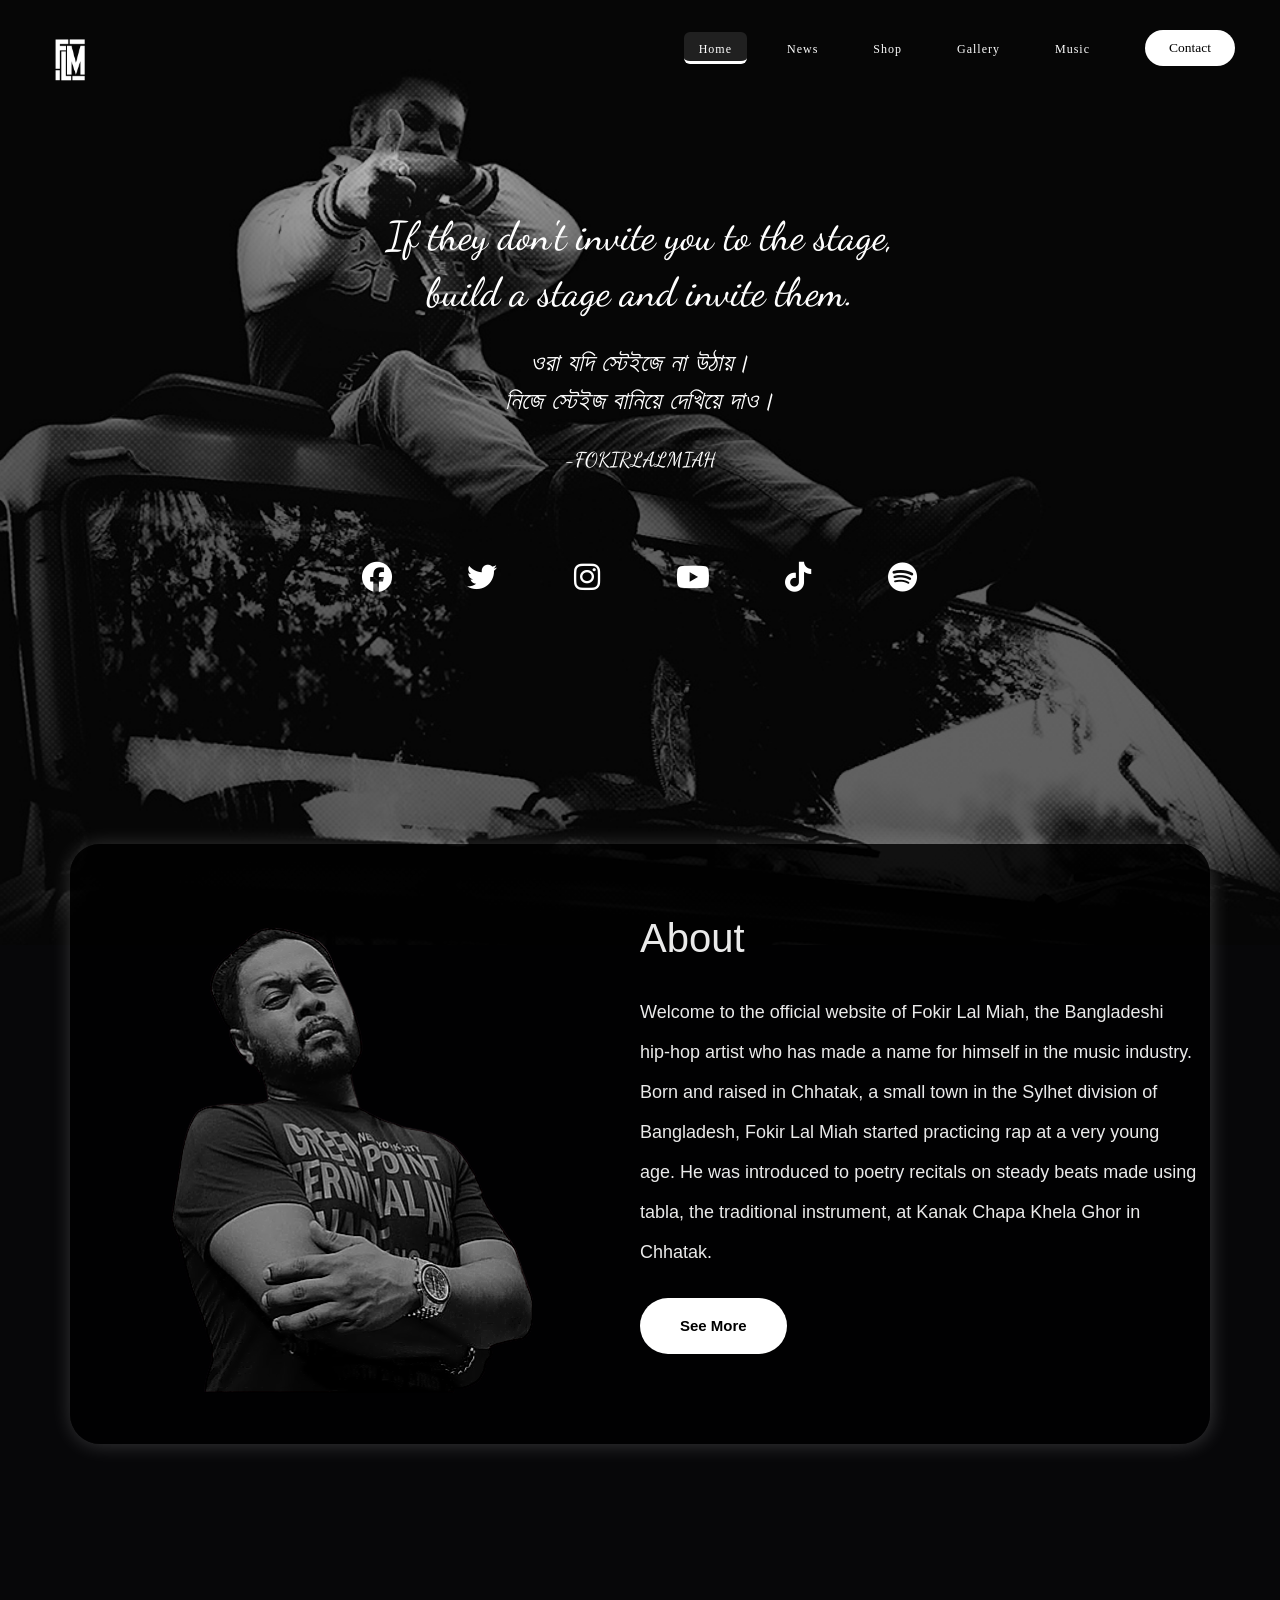
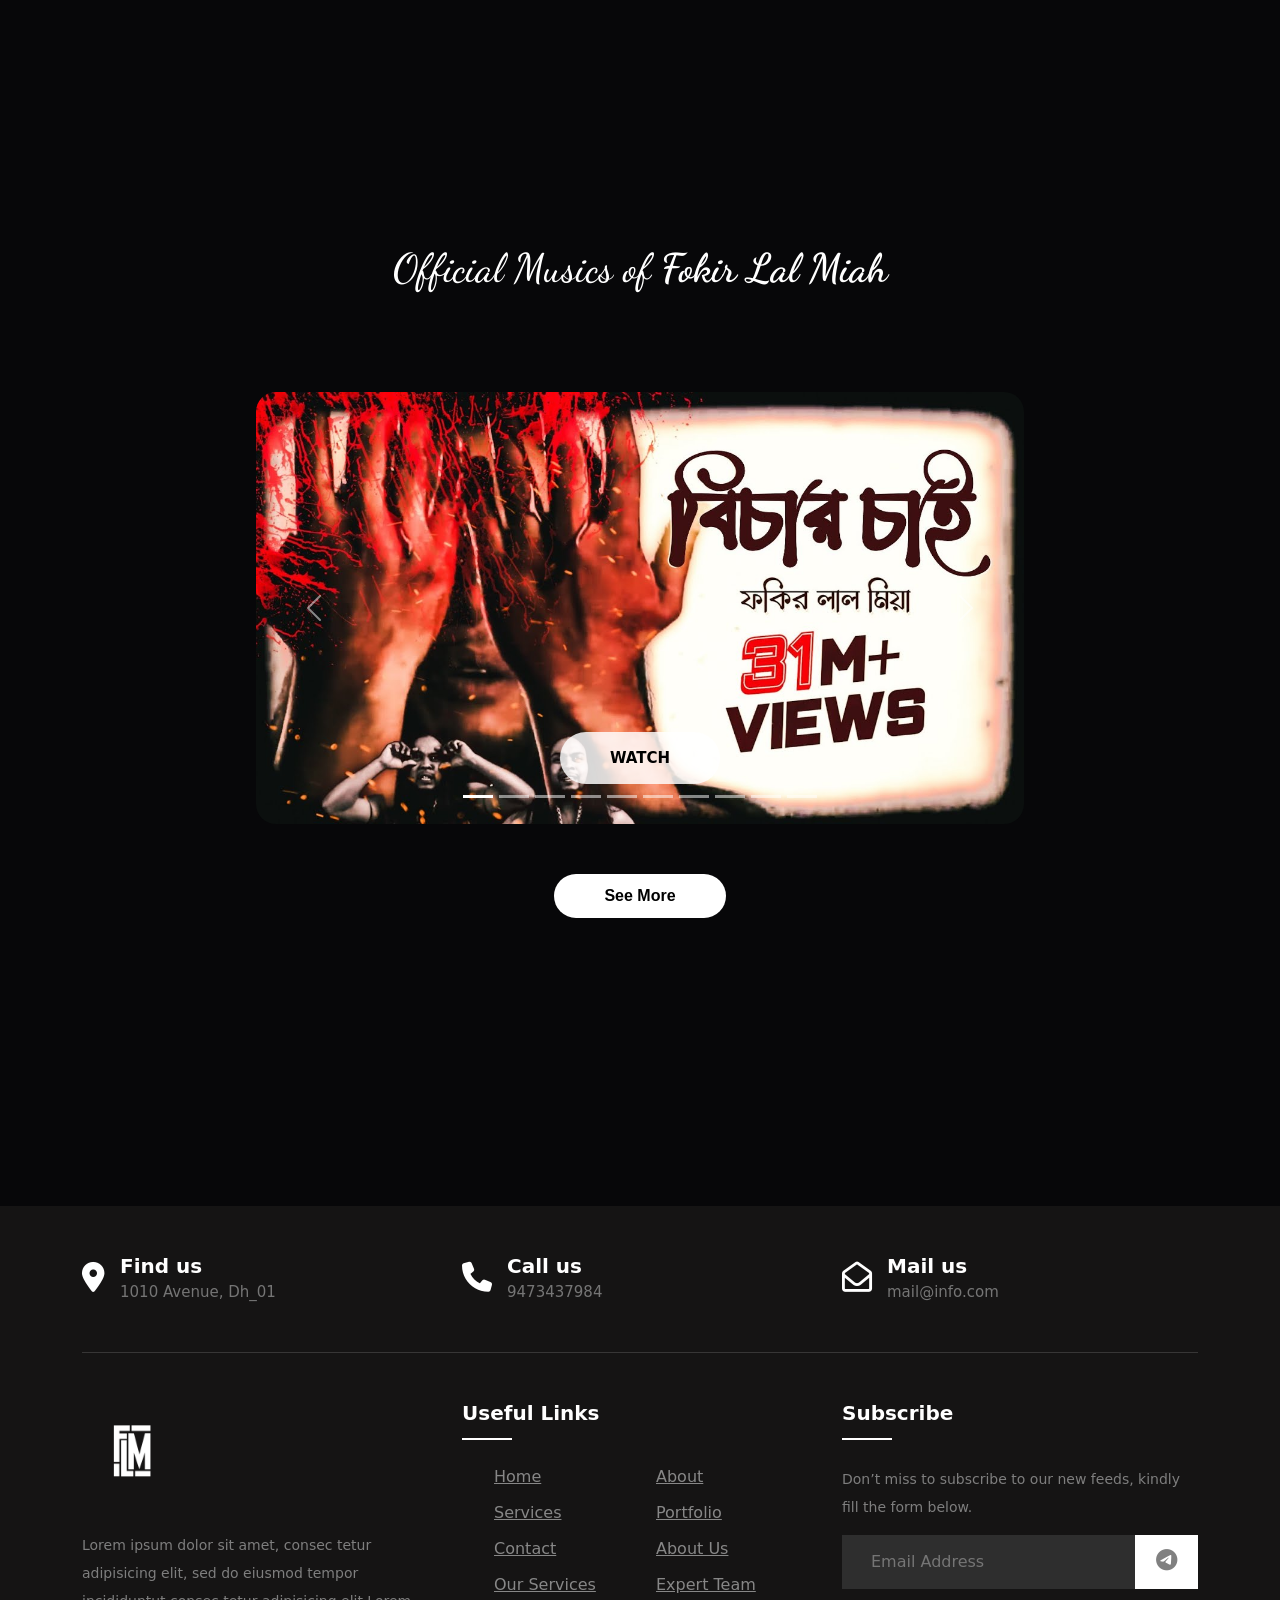
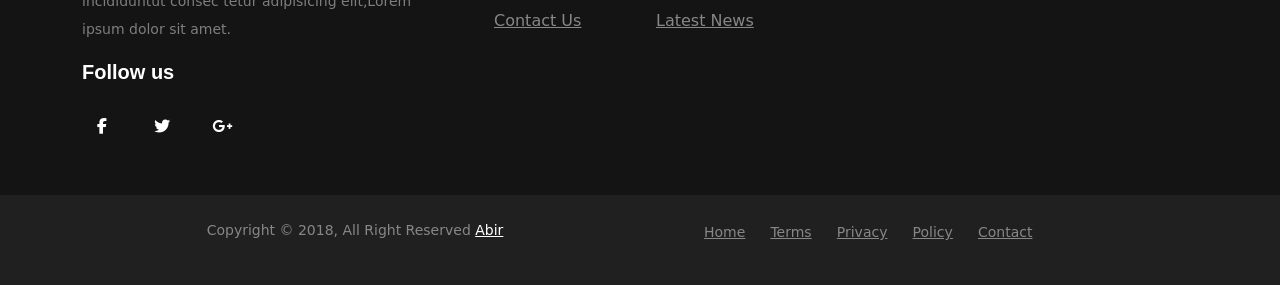
==== commit a75b2fba: "preloder-done" ====
--- a/index.html
+++ b/index.html
@@ -22,6 +22,7 @@
     <title>FOKIRLAL</title>
 </head>
 <body class="body">
+    <div id="preloader"></div>
 
      <!-- NAVBAR - NAVBAR - NAVBAR - NAVBAR - NAVBAR - NAVBAR - NAVBAR - NAVBAR - NAVBAR - NAVBAR - NAVBAR - NAVBAR -->
      <nav class="fixed-top">
@@ -34,9 +35,9 @@
             <i><img src="images/menu.svg" alt=""></i> 
         </label>
         <ul>
-            <li class="navbar-items"><a href="index.html">Home</a></li>
+            <li class="navbar-items nav-home"><a href="index.html">Home</a></li>
             <li class="navbar-items"><a href="news-page/news.html">News</a></li>
-            <li class="navbar-items"><a href="#">Shop</a></li>
+            <li class="navbar-items"><a href="shop-page/shop.html">Shop</a></li>
             <li class="navbar-items"><a href="#">Gallery</a></li>
             <li class="navbar-items"><a href="music.html">Music</a></li>
             <li><a href="contact.html"><button class="nav-sponsor-btn">Contact</button></a></li>
@@ -117,7 +118,8 @@
             <h1>About</h1>
             <p>Welcome to the official website of Fokir Lal Miah, the Bangladeshi hip-hop artist who has made a name for himself in the music industry. Born and raised in Chhatak, a small town in the Sylhet division of Bangladesh, Fokir Lal Miah started practicing rap at a very young age. He was introduced to poetry recitals on steady beats made using tabla, the traditional instrument, at Kanak Chapa Khela Ghor in Chhatak.
             </p>
-            <button>See More</button>
+            <!-- <button><a href="news-page/news.html">See More</a></button> -->
+            <a href="news-page/news.html"><button>See More</button></a>
         </div>
 
       </div>
@@ -432,6 +434,8 @@
 <script src="https://cdn.jsdelivr.net/npm/popper.js@1.16.0/dist/umd/popper.min.js" integrity="sha384-Q6E9RHvbIyZFJoft+2mJbHaEWldlvI9IOYy5n3zV9zzTtmI3UksdQRVvoxMfooAo" crossorigin="anonymous"></script>
 <script src="https://cdn.jsdelivr.net/npm/bootstrap@4.4.1/dist/js/bootstrap.min.js" integrity="sha384-wfSDF2E50Y2D1uUdj0O3uMBJnjuUD4Ih7YwaYd1iqfktj0Uod8GCExl3Og8ifwB6" crossorigin="anonymous"></script> -->
 
+
+<script src="script.js"></script>
     
 </body>
 </html>
--- a/css/style.css
+++ b/css/style.css
@@ -13,6 +13,51 @@
     box-sizing: border-box;
 }
 
+#preloader{
+  background: #000 url(../images/loader-1.gif) no-repeat center center;
+  background-size: 80%;
+  height: 100vh;
+  width: 100%;
+  position: fixed;
+  z-index: 100;
+}
+
+
+.nav-home{
+  background-color: rgba(255, 255, 255, 0.104);
+  /* padding: 10px 15px; */
+  border-radius: 6px;
+  border-bottom: 3px solid white;
+  animation: nav-home-fade;
+  animation-duration: 1s;
+  cursor: pointer;
+  transition: 0.2s;
+}
+.nav-home:hover{
+  background-color: rgba(255, 255, 255, 0.284);
+}
+.nav-home a:hover{
+  color: white;
+}
+@keyframes nav-home-fade{
+
+
+  0% {
+      opacity: 0.5;
+      /* transform: translateY(1000px); */
+  }
+
+  80% {
+    opacity: 1;
+      /* transform: translateY(-10px); */
+  }
+
+
+  100% {
+      opacity: 1;
+      /* transform: translate(0); */
+  }
+}
 
 /* NAVBAR - NAVBAR - NAVBAR - NAVBAR - NAVBAR - NAVBAR - NAVBAR - NAVBAR - NAVBAR - NAVBAR - NAVBAR - NAVBAR */
 nav{
@@ -32,8 +77,9 @@
     list-style: none;
 }
 nav ul li{
-    margin: 0px 10px;
+    margin: 0px 0px;
     letter-spacing: 1px;
+    padding: 10px 15px;
 }
 nav ul li a{
     color: #ffffff;
@@ -396,6 +442,13 @@
   background-color: rgba(0, 0, 0, 0.804);
   border: 1px solid white;
 }
+.home-page-bio-1-part-2 button a{
+  text-decoration: none;
+  color: black;
+}
+.home-page-bio-1-part-2 button:hover a{
+  color: white;
+}
 
 
 /* 
@@ -782,7 +835,7 @@
 .home-page-bio-1-part-2{
   text-align: center;
   color: rgba(255, 255, 255, 0.916);
-  font-size: 18px;
+  font-size: 15px;
   font-weight: 500;
   line-height: 40px;
   font-family: 'Dongle', sans-serif;
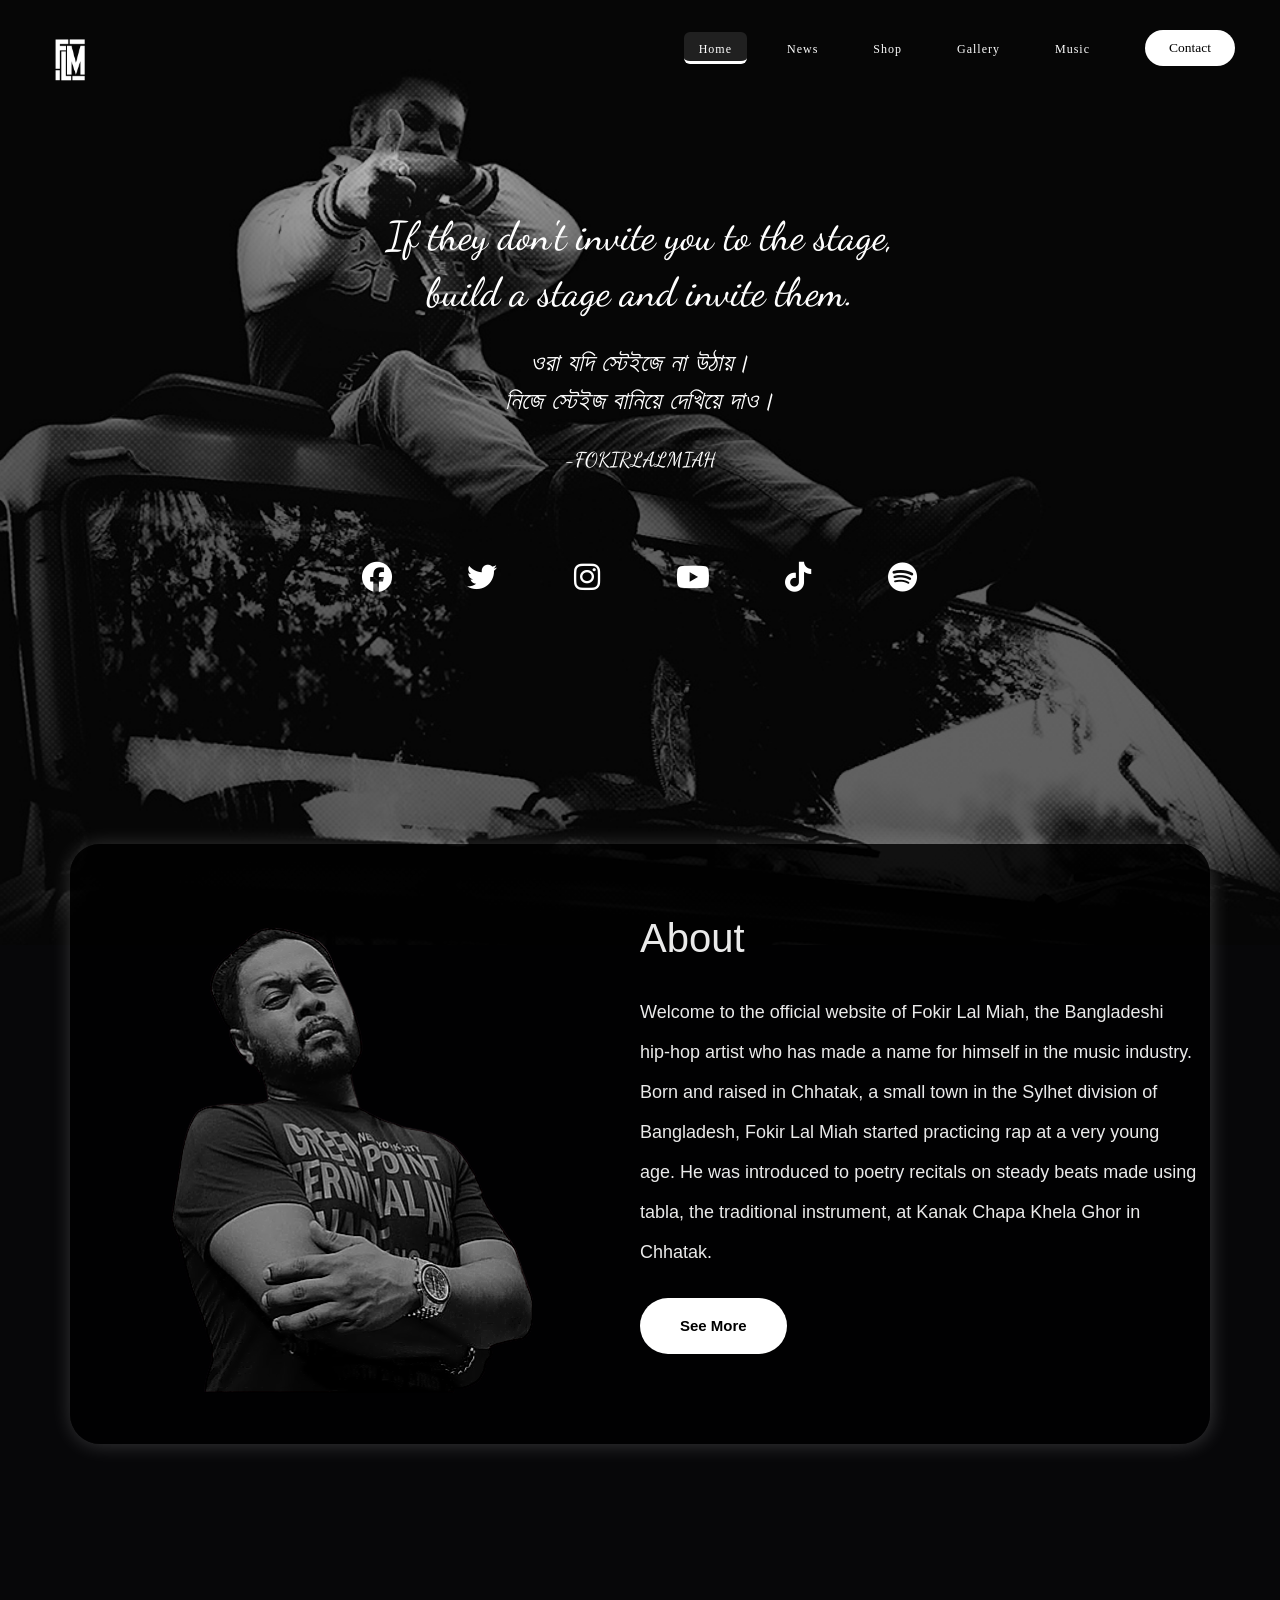
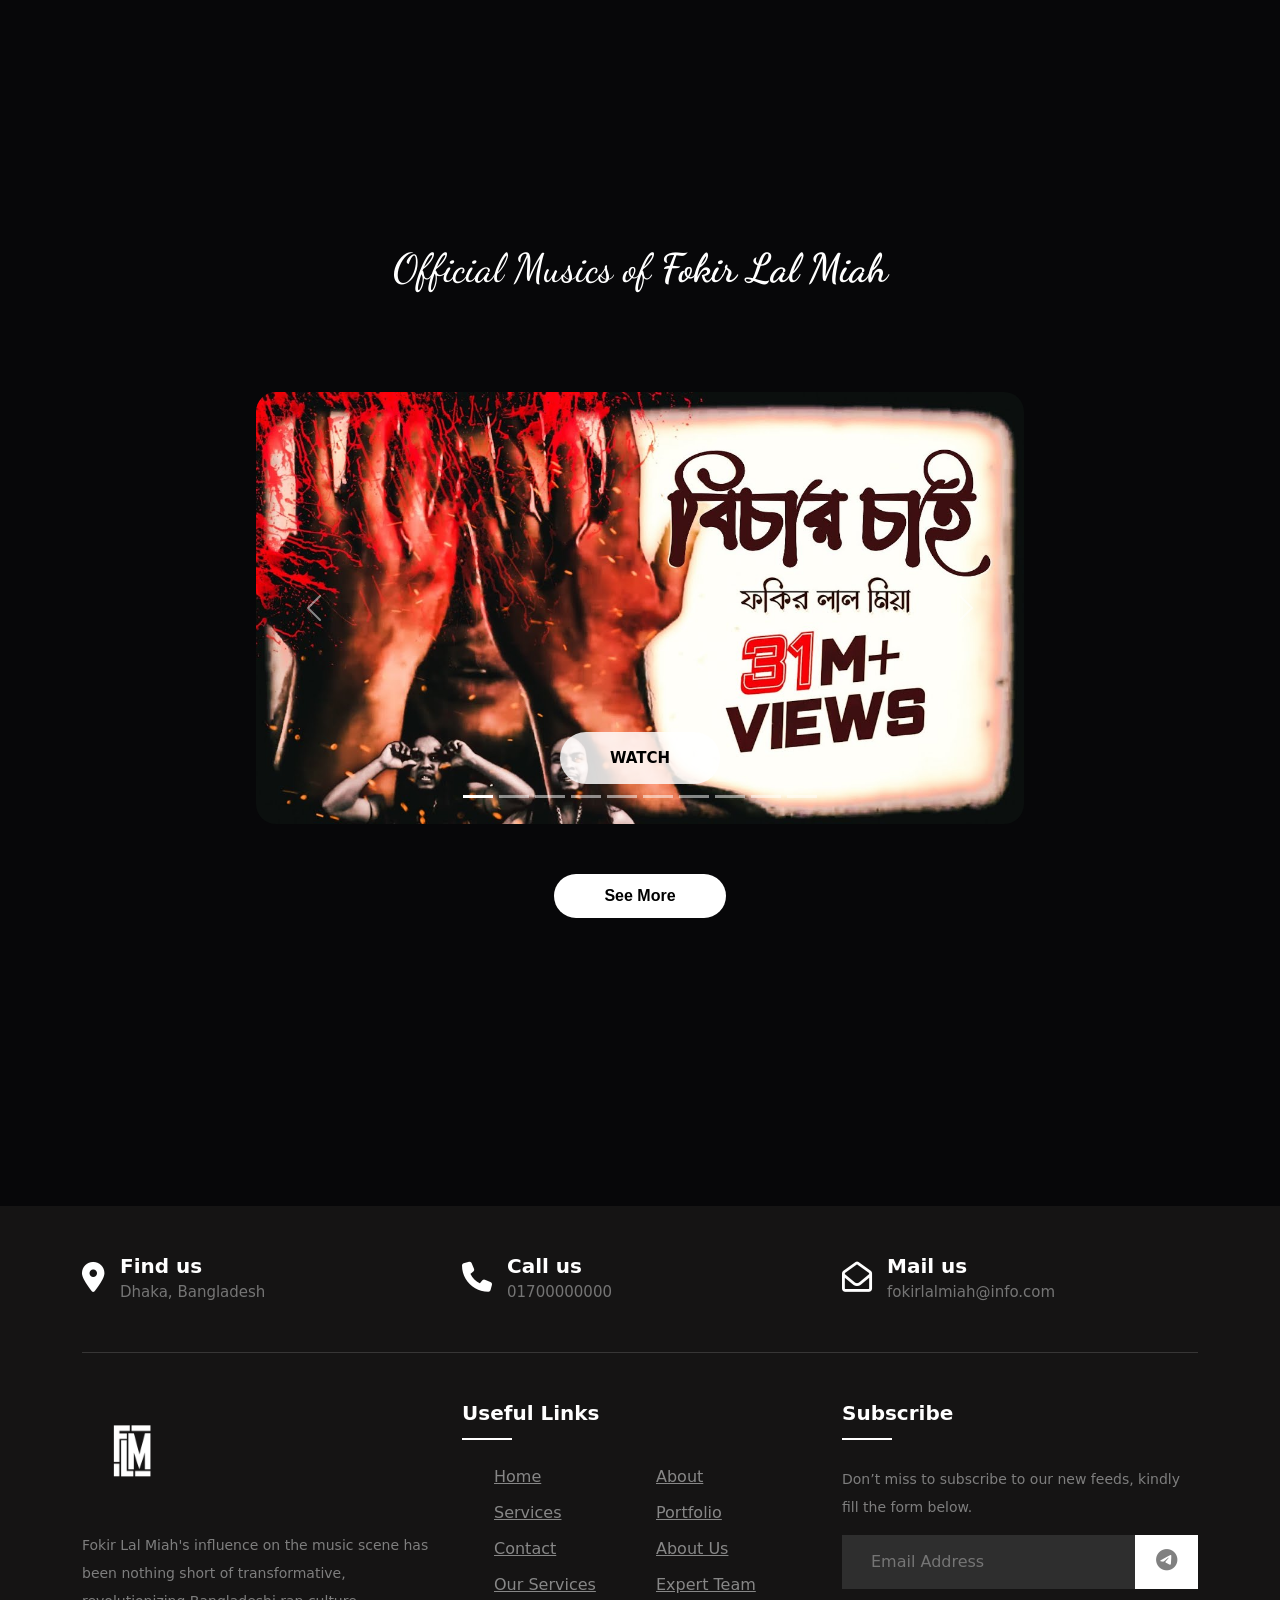
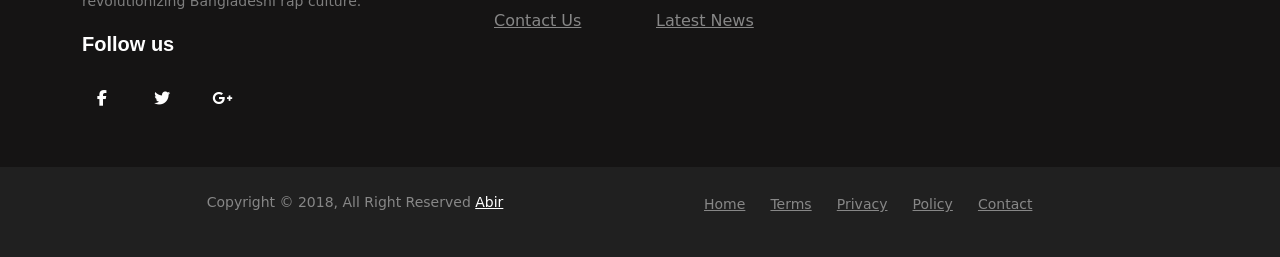
==== commit fbf7e64c: "contact-form-start" ====
--- a/index.html
+++ b/index.html
@@ -38,7 +38,7 @@
             <li class="navbar-items nav-home"><a href="index.html">Home</a></li>
             <li class="navbar-items"><a href="news-page/news.html">News</a></li>
             <li class="navbar-items"><a href="shop-page/shop.html">Shop</a></li>
-            <li class="navbar-items"><a href="#">Gallery</a></li>
+            <li class="navbar-items"><a href="gallery-page/gallery.html">Gallery</a></li>
             <li class="navbar-items"><a href="music.html">Music</a></li>
             <li><a href="contact.html"><button class="nav-sponsor-btn">Contact</button></a></li>
         </ul>
@@ -278,7 +278,7 @@
 
       </div>
       <div class="slidshow-bottom-see-more-btn-section">
-        <button class="slidshow-bottom-see-more-btn">See More</button>
+       <a href="music.html"> <button class="slidshow-bottom-see-more-btn">See More</button></a>
       </div>
 
 
@@ -315,7 +315,7 @@
                         <i class="fas fa-map-marker-alt"></i>
                         <div class="cta-text">
                             <h4>Find us</h4>
-                            <span>1010 Avenue, Dh_01</span>
+                            <span>Dhaka, Bangladesh</span>
                         </div>
                     </div>
                 </div>
@@ -324,7 +324,7 @@
                         <i class="fas fa-phone"></i>
                         <div class="cta-text">
                             <h4>Call us</h4>
-                            <span>9473437984</span>
+                            <span>01700000000</span>
                         </div>
                     </div>
                 </div>
@@ -333,7 +333,7 @@
                         <i class="far fa-envelope-open"></i>
                         <div class="cta-text">
                             <h4>Mail us</h4>
-                            <span>mail@info.com</span>
+                            <span>fokirlalmiah@info.com</span>
                         </div>
                     </div>
                 </div>
@@ -347,8 +347,7 @@
                             <a href="index.html"><img src="images/logo.png" class="img-fluid" alt="logo"></a>
                         </div>
                         <div class="footer-text">
-                            <p>Lorem ipsum dolor sit amet, consec tetur adipisicing elit, sed do eiusmod tempor incididuntut consec tetur adipisicing
-                            elit,Lorem ipsum dolor sit amet.</p>
+                            <p>Fokir Lal Miah's influence on the music scene has been nothing short of transformative, revolutionizing Bangladeshi rap culture.</p>
                         </div>
                         <div class="footer-social-icon">
                             <span>Follow us</span>
@@ -364,16 +363,16 @@
                             <h3>Useful Links</h3>
                         </div>
                         <ul>
-                            <li><a href="#">Home</a></li>
-                            <li><a href="#">about</a></li>
-                            <li><a href="#">services</a></li>
-                            <li><a href="#">portfolio</a></li>
-                            <li><a href="#">Contact</a></li>
-                            <li><a href="#">About us</a></li>
-                            <li><a href="#">Our Services</a></li>
-                            <li><a href="#">Expert Team</a></li>
-                            <li><a href="#">Contact us</a></li>
-                            <li><a href="#">Latest News</a></li>
+                            <li><a href="index.html">Home</a></li>
+                            <li><a href="news-page/news.html">about</a></li>
+                            <li><a href="shop-page/shop.html">services</a></li>
+                            <li><a href="index.html">portfolio</a></li>
+                            <li><a href="contact.html">Contact</a></li>
+                            <li><a href="news-page/news.html">About us</a></li>
+                            <li><a href="shop-page/shop.html">Our Services</a></li>
+                            <li><a href="contact.html">Expert Team</a></li>
+                            <li><a href="contact.html">Contact us</a></li>
+                            <li><a href="news-page/news.html">Latest News</a></li>
                         </ul>
                     </div>
                 </div>
@@ -386,9 +385,9 @@
                             <p>Don’t miss to subscribe to our new feeds, kindly fill the form below.</p>
                         </div>
                         <div class="subscribe-form">
-                            <form action="#">
+                            <form action="https://www.youtube.com/@ShutterSpeed/videos">
                                 <input type="text" placeholder="Email Address">
-                                <button><i class="fab fa-telegram-plane"></i></button>
+                                <a href="https://www.youtube.com/@ShutterSpeed/videos"><button><i class="fab fa-telegram-plane"></i></button></a>
                             </form>
                         </div>
                     </div>
@@ -401,17 +400,17 @@
             <div class="row">
                 <div class="col-xl-6 col-lg-6 text-center text-lg-left">
                     <div class="copyright-text">
-                        <p>Copyright &copy; 2018, All Right Reserved <a href="">Abir</a></p>
+                        <p>Copyright &copy; 2018, All Right Reserved <a href="https://abir-ux.github.io/">Abir</a></p>
                     </div>
                 </div>
                 <div class="col-xl-6 col-lg-6 d-none d-lg-block text-right">
                     <div class="footer-menu">
                         <ul>
-                            <li><a href="#">Home</a></li>
-                            <li><a href="#">Terms</a></li>
-                            <li><a href="#">Privacy</a></li>
-                            <li><a href="#">Policy</a></li>
-                            <li><a href="#">Contact</a></li>
+                            <li><a href="index.html">Home</a></li>
+                            <li><a href="news-page/news.html">Terms</a></li>
+                            <li><a href="news-page/news.html">Privacy</a></li>
+                            <li><a href="news-page/news.html">Policy</a></li>
+                            <li><a href="contact.html">Contact</a></li>
                         </ul>
                     </div>
                 </div>
--- a/css/style.css
+++ b/css/style.css
@@ -7,6 +7,7 @@
     margin: 0;
     padding: 0;
     font-family: sans-serif;
+
 }
 
 *{
